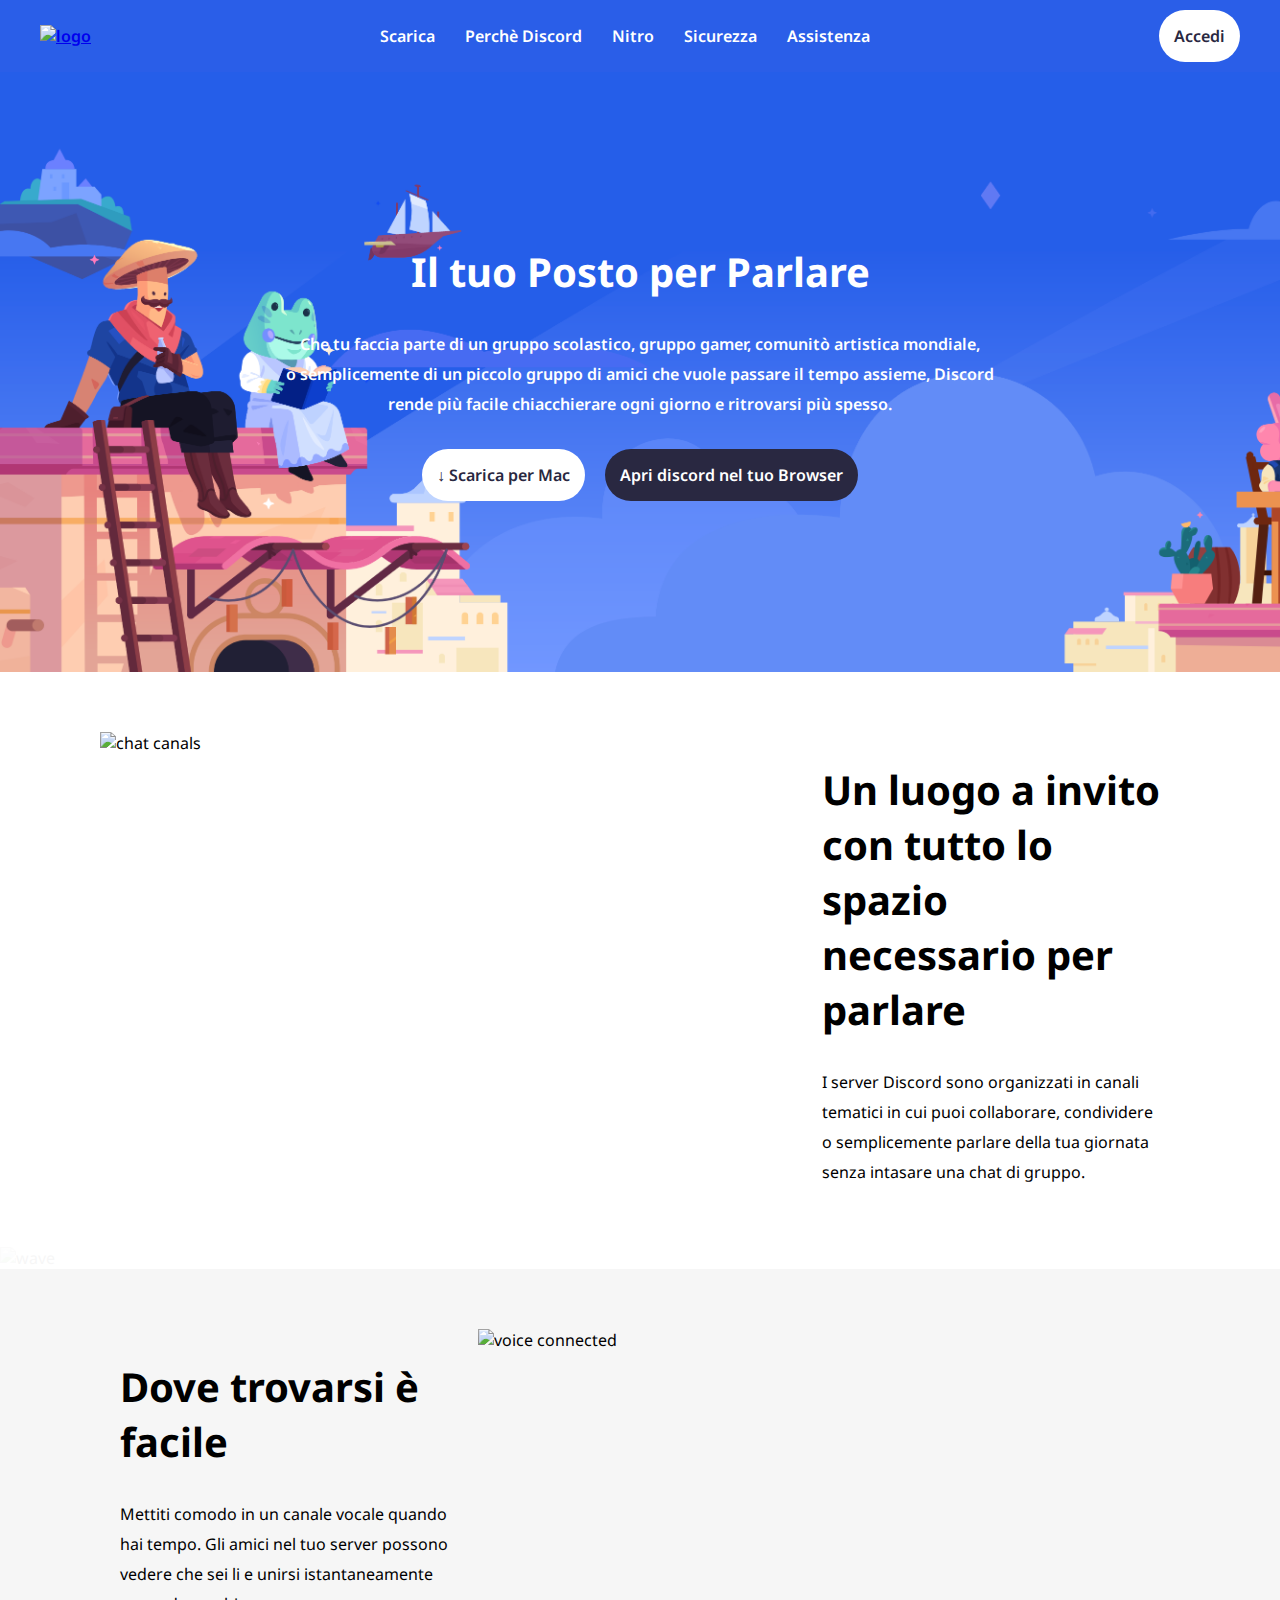
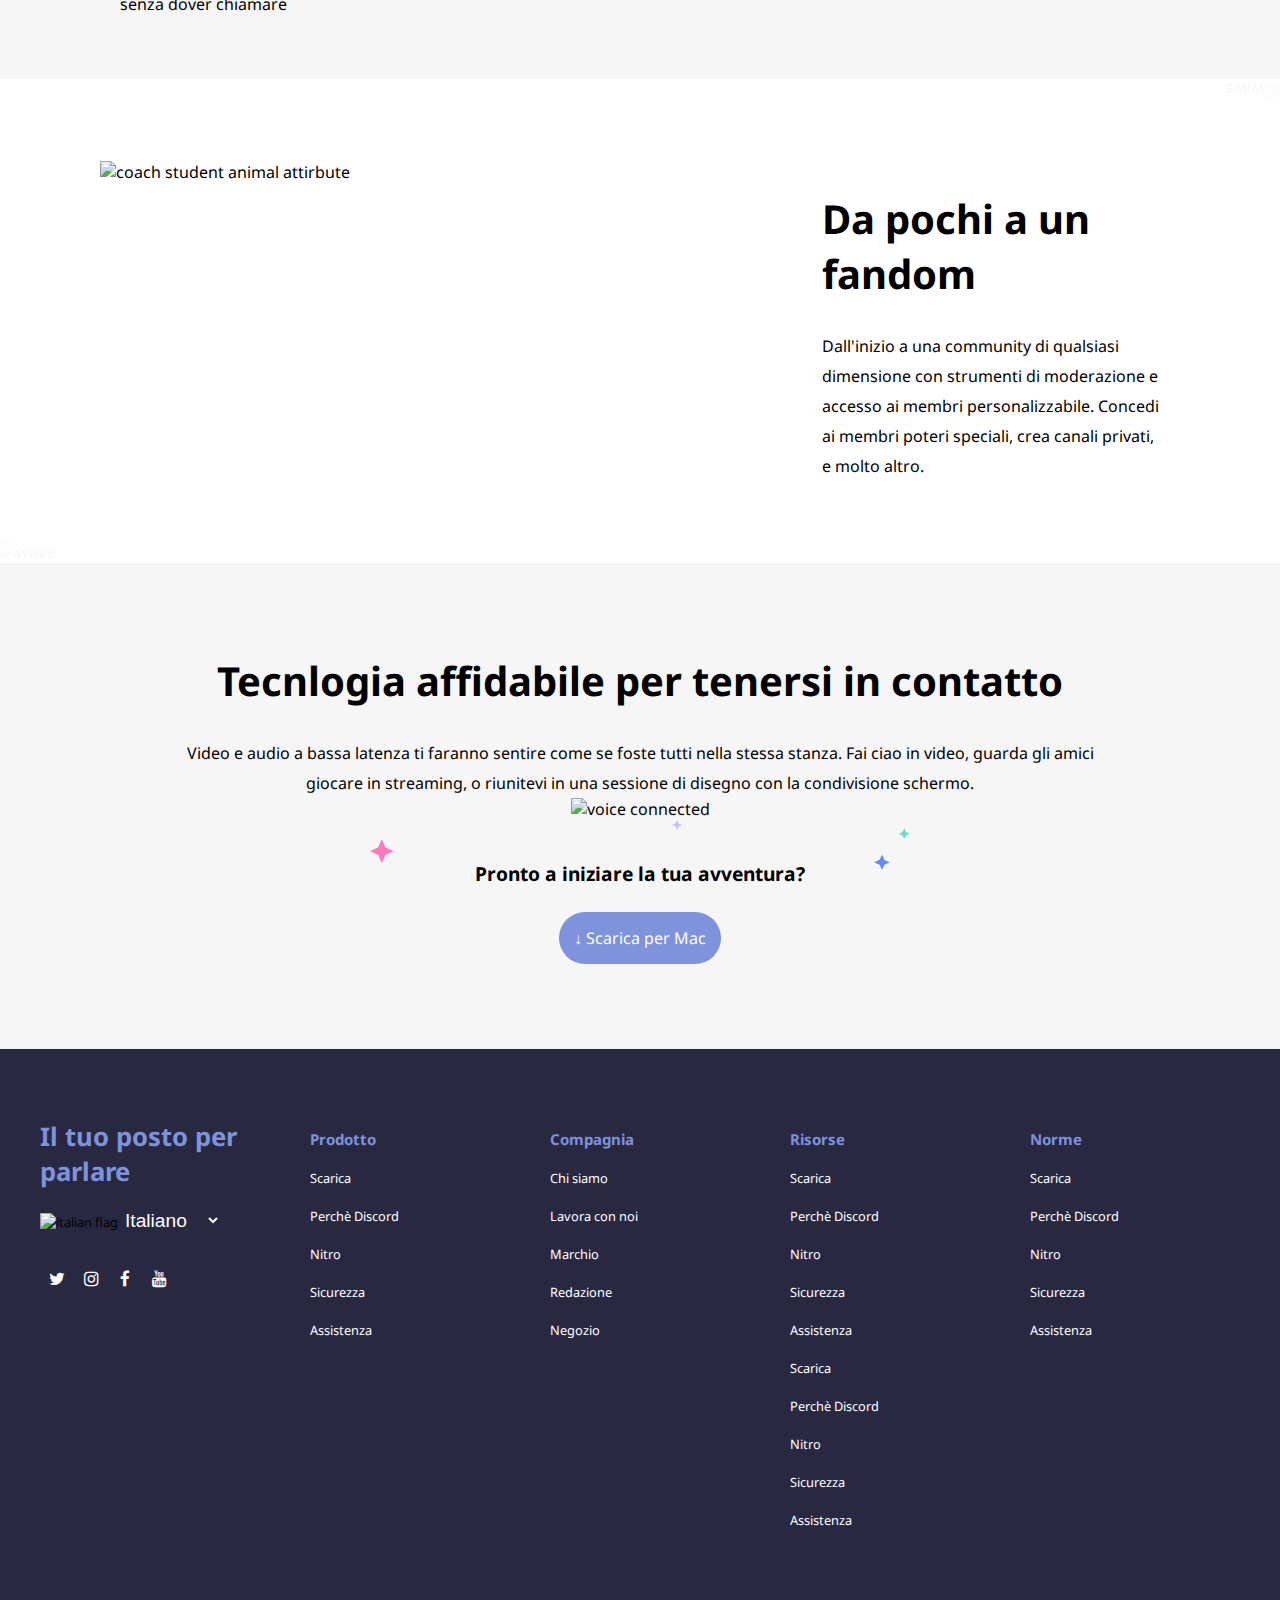
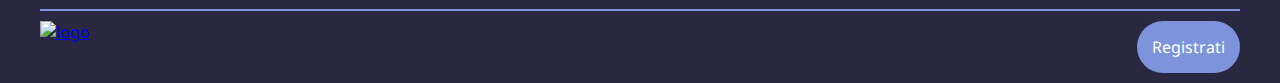
==== pages/download.html @ 23df63e6 "creata pagina download" ====
<!DOCTYPE html>
<html lang="en">

<head>
    <meta charset="UTF-8">
    <meta name="viewport" content="width=device-width, initial-scale=1.0">
    <meta name="author" content="Michele Ebau">
    <link rel="preconnect" href="https://fonts.googleapis.com">
    <link rel="preconnect" href="https://fonts.gstatic.com" crossorigin>
    <link
        href="https://fonts.googleapis.com/css2?family=Fredoka:wght@300;400;500;600;700&family=Noto+Sans:ital,wght@0,100;0,200;0,300;0,400;0,500;0,600;0,700;0,800;1,100;1,200;1,300;1,400;1,500;1,600;1,700&display=swap"
        rel="stylesheet">
    <link rel="stylesheet" href="../font-awesome-4.7.0/css/font-awesome.min.css">
    <link rel="stylesheet" href="../css/style.css">

    <title>Discord - Scarica</title>
</head>

<body>
    <!-- header -->
    <header class="header-top debug">
        <div class="d-flex align-center flex-between container secondary-text">
            <a href="../index.html"><img class="logo-size" src="img/logo.svg" alt="logo"></a>

            <!-- nav -bar -->
            <nav>
                <ul class="d-flex flex-between">
                    <li><a href="#">Scarica</a></li>
                    <li><a href="https://www.google.com/">Perchè Discord</a></li>
                    <li><a href="https://www.google.com/">Nitro</a></li>
                    <li><a href="https://www.google.com/">Sicurezza</a></li>
                    <li><a href="https://www.google.com/">Assistenza</a></li>
                </ul>
            </nav>
            <!-- bottone con a -->
            <a role="button" class="btn" href="https://www.google.com/">Accedi</a>
        </div>
        <section class="hero-content d-flex flex-center align-center secondary-text">
            <!-- contenitore centrale con titolo e paragrafo -->
            <section class="container text-center">
                <h1 class="title-header">
                    Il tuo Posto per Parlare
                </h1>
                <p>
                    Che tu faccia parte di un gruppo scolastico, gruppo gamer, comunitò artistica mondiale, <br>
                    o semplicemente di un piccolo gruppo di amici che vuole passare il tempo assieme, Discord rende più
                    facile chiacchierare ogni giorno e ritrovarsi più spesso.
                </p>
                <div class="d-flex flex-center btn-container">
                    <!-- bottoni con a -->
                    <a role="button" class="btn" href="">&#8595; Scarica per Mac</a>
                    <a role="button" class="btn btn-black" href="">Apri discord nel tuo Browser</a>
                </div>
            </section>
        </section>
    </header>
    <!-- main -->
    <main class="debug">
        <!-- prima sezione -->
        <section class="debug">
            
            <section class="debug d-flex align-start container content-air">
                <!-- immagine -->
                <img class="itm-size debug" src="img/item1.svg" alt="chat canals">
                <!-- sezione con articolo1 -->
                <section class="section-content debug">
                    <h2>Un luogo a invito con tutto lo spazio necessario per parlare</h2>
                    <p>I server Discord sono organizzati in canali tematici in cui puoi collaborare, condividere o
                        semplicemente parlare della tua giornata senza intasare una chat di gruppo.</p>
                </section>
            </section>
        </section>
        <!-- onda normale -->
        <div class="bg-wave">
            <img src="img/wave.svg" alt="wave">
        </div>
        <!-- seconda sezione -->
        <section class="debug even">
            <section class="debug d-flex row-reverse align-start container content-air">
                <!-- immagine -->
                <img class="itm-size debug" src="img/item2.svg" alt="voice connected">
                <!-- sezione con articolo1 -->
                <section class="section-content debug">
                    <h2>Dove trovarsi è facile</h2>
                    <p>Mettiti comodo in un canale vocale quando hai tempo. Gli amici nel tuo server possono vedere che
                        sei li e unirsi istantaneamente senza dover chiamare</p>
                </section>
            </section>
        </section>
        <!-- onda rotate -->
        <div class="bg-wave rotate">
            <img src="img/wave.svg" alt="wave">
        </div>
        
        <!-- terza sezione -->
        <section class="debug">
            <section class="debug d-flex align-start container content-air">
                <!-- immagine -->
                <img class="itm-size debug" src="img/item3.svg" alt="coach student animal attirbute">
                <!-- sezione con articolo1 -->
                <section class="section-content debug">
                    <h2>Da pochi a un fandom</h2>
                    <p>Dall'inizio a una community di qualsiasi dimensione con strumenti di moderazione e accesso ai
                        membri personalizzabile. Concedi ai membri poteri speciali, crea canali privati, e molto altro.
                    </p>
                </section>
            </section>
        </section>
        <!-- onda normale -->
        <div class="bg-wave">
            <img src="img/wave.svg" alt="wave">
        </div>
        <!-- quarta sezione -->
        <section class="debug even">
            <section class="debug container text-center content-air">
                <!-- sezione con articolo 4 -->
                <section class="last-section debug">
                    <h2>Tecnlogia affidabile per tenersi in contatto</h2>
                    <p>Video e audio a bassa latenza ti faranno sentire come se foste tutti nella stessa stanza. Fai
                        ciao in video, guarda gli amici giocare in streaming, o riunitevi in una sessione di disegno con
                        la condivisione schermo.</p>
                </section>
                <!-- immagine -->
                <div class="last-itm debug">
                    <img src="img/item4-big.svg" alt="voice connected">
                </div>
                <h3>Pronto a iniziare la tua avventura?</h3>
                <!-- bottone accessorio -->
                <div class="last-section-btn">
                    <a role="button" class="btn btn-accessory" href="">&#8595; Scarica per Mac</a>
                </div>

            </section>
        </section>
    </main>

    <footer class=" debug">
        <!-- sezione footer-top -->
        <section class="d-flex footer-top container ">
            <!-- sezione con select e icone -->
            <section class="footer-container debug">
                <h2>Il tuo posto per parlare</h2>
                <div>
                    <img class="flag-select" src="img/ita.png" alt="italian flag">
                    <select class="footer-select" name="Lenguage">
                        <option value="italiano">Italiano</option>
                        <option value="francese">Francese</option>
                        <option value="inglese">Inglese</option>
                        <option value="croato">Croato</option>
                    </select>
                    <!-- ul con icone -->
                    <ul class="ul-icon fa-ul d-flex">
                        <li><a href=""><span class="fa-stack fa-lg">
                                    <!-- <i class="fa fa-square-o fa-stack-2x"></i> -->
                                    <i class="fa fa-twitter fa-stack-1x"></i>
                                </span></a>
                        </li>
                        <li><a href=""><span class="fa-stack fa-lg">
                                    <!-- <i class="fa fa-square-o fa-stack-2x"></i> -->
                                    <i class="fa fa-instagram fa-stack-1x"></i>
                                </span></a>
                        </li>
                        <li><a href=""><span class="fa-stack fa-lg">
                                    <!-- <i class="fa fa-square-o fa-stack-2x"></i> -->
                                    <i class="fa fa-facebook fa-stack-1x"></i>
                                </span></a>
                        </li>
                        <li><a href=""><span class="fa-stack fa-lg">
                                    <!-- <i class="fa fa-square-o fa-stack-2x"></i> -->
                                    <i class="fa fa-youtube fa-stack-1x"></i>
                                </span></a>
                        </li>
                    </ul>

                </div>


            </section>
            <!-- sezione 1 con lista di a -->
            <div class="footer-container debug secondary-text">
                <ul>
                    <li>
                        <h3>Prodotto</h3>
                    </li>
                    <li><a href="https://www.google.com/">Scarica</a></li>
                    <li><a href="https://www.google.com/">Perchè Discord</a></li>
                    <li><a href="https://www.google.com/">Nitro</a></li>
                    <li><a href="https://www.google.com/">Sicurezza</a></li>
                    <li><a href="https://www.google.com/">Assistenza</a></li>
                </ul>
            </div>
            <!-- sezione 2 con lista di a -->
            <div class="footer-container debug secondary-text">
                <ul>
                    <li>
                        <h3>Compagnia</h3>
                    </li>
                    <li><a href="https://www.google.com/">Chi siamo</a></li>
                    <li><a href="https://www.google.com/">Lavora con noi</a></li>
                    <li><a href="https://www.google.com/">Marchio</a></li>
                    <li><a href="https://www.google.com/">Redazione</a></li>
                    <li><a href="https://www.google.com/">Negozio</a></li>
                </ul>
            </div>
            <!-- sezione 3 con lista di a -->
            <div class="footer-container debug secondary-text">
                <ul>
                    <li>
                        <h3>Risorse</h3>
                    </li>
                    <li><a href="https://www.google.com/">Scarica</a></li>
                    <li><a href="https://www.google.com/">Perchè Discord</a></li>
                    <li><a href="https://www.google.com/">Nitro</a></li>
                    <li><a href="https://www.google.com/">Sicurezza</a></li>
                    <li><a href="https://www.google.com/">Assistenza</a></li>
                    <li><a href="https://www.google.com/">Scarica</a></li>
                    <li><a href="https://www.google.com/">Perchè Discord</a></li>
                    <li><a href="https://www.google.com/">Nitro</a></li>
                    <li><a href="https://www.google.com/">Sicurezza</a></li>
                    <li><a href="https://www.google.com/">Assistenza</a></li>
                </ul>
            </div>
            <!-- sezione 4 con lista di a -->
            <div class="footer-container debug secondary-text">
                <ul>
                    <li>
                        <h3>Norme</h3>
                    </li>
                    <li><a href="https://www.google.com/">Scarica</a></li>
                    <li><a href="https://www.google.com/">Perchè Discord</a></li>
                    <li><a href="https://www.google.com/">Nitro</a></li>
                    <li><a href="https://www.google.com/">Sicurezza</a></li>
                    <li><a href="https://www.google.com/">Assistenza</a></li>
                </ul>
            </div>
        </section>
        <div class="d-flex flex-between footer-bottom container">
            <a href="index.html"><img class="logo-size" src="img/logo.svg" alt="logo"></a>
            <a role="button" class="btn btn-accessory" href="">Registrati</a>
        </div>
    </footer>
</body>

</html>
---- css/style.css ----
/* general */

*{
    margin:0;
    padding:0;
    box-sizing: border-box;
}
:root {
	--color-accessory: #7e93dc;
	--color-secondary: #ffffff;
	--color-primary: #292841;
	--color-section-bg: #f6f6f6;
	--color-header-bg: #2a5ee8;
}
body{
    font-size: 16px;
    font-family: 'Noto Sans', sans-serif;
}
ul{
    list-style-type: none;
}
li a{
    /* display:block; */
    color: var(--color-secondary);
    text-decoration: none;
}
nav a:hover{
    text-decoration: underline;
}
.text-center{
    text-align: center;
}
p{
    line-height: 30px;
    /* word-spacing: 5px; */
}
h2{
    font-size: 2.5em;
    padding: 30px 0;
}
/* utility */

/* .debug{
    border:1px solid black;
    min-height: 30px;
} */
.container{
    max-width: 1200px;
    margin: 0 auto;
    padding: 10px 0;
}
.content-air{
    padding:60px;
}
.rotate{
    transform: rotate(180deg);
}
.d-flex{
    display: flex;
    flex-flow: row nowrap;
    /* align-items: center;
    align-content: center; */
}
.row-reverse{
    flex-direction: row-reverse;
}
.align-center{
    align-items: center;
    align-content: center;
}
.align-start{
    align-items: flex-start;
}
.justify-start{
    justify-content: flex-start;
}
.flex-center{
    justify-content: center;
    /* margin:auto; */
}
.flex-between{
    justify-content: space-between;
}
.flex-even{
    justify-content: space-evenly;    
}
.btn-container{
    padding: 30px;
    gap: 20px;
}
.btn{
    text-decoration: none;
    background-color: var(--color-secondary);
    color: var(--color-primary);
    border-radius: 30px;
    padding: 15px;
}
.btn:hover{
    box-shadow: 0px 8px 15px rgba(0, 0, 0, 0.4);
}
.btn-black{
    background-color: var(--color-primary);
    color: var(--color-secondary);
}
.btn-accessory{
    background-color: var(--color-accessory);
    color: var(--color-secondary);
}

/* header */
.header-top{
    /* width: 100%; */  background-color: var(--color-header-bg);
    font-weight: 600;
}
/* .logo-size{
    max-width:100px;
} */
nav li{
    padding:0 15px;
}
.title-header{
    padding: 30px;
    font-size: 2.5em;
}
.secondary-text{
    color:var(--color-secondary)
}
.hero-content{
    min-height: 600px;
    background-image: url(../img/jumbo.png);
    background-size: cover;
    background-repeat: no-repeat;
}
.hero-content>.container{
    max-width: 800px;
}
.hero-content p{
    line-height: 30px;
    /* word-spacing: 5px; */
    margin: 0 30px;
}
/* variables */

.even{
    background-color: var(--color-section-bg);
}

/* main */
main>section{
    background-color: var(--color-secondary);
}
.itm-size{
    width: 65%;
}
.last-itm{
    width: 100%;
}
.last-itm img{
    width: inherit;
}
.section-content{
    width: 35%;
    padding: 0 20px;
}
.bg-wave{
    opacity:0.03;
}
.bg-wave img{
    display: block;
}
.last-section p{
    padding: 0 80px;
}
.last-section~h3{
    padding-top: 40px;
    width: 50%;
    font-size: larger;
    margin: 0 auto;
    background-image: url(../img/stars.svg);
    background-size: contain;
    background-repeat: no-repeat;
}
.last-section-btn{
    padding: 40px;
    width: 50%;
    margin: 0 auto;
}

/* footer */
footer{
    background-color: var(--color-primary);
}
.footer-top{
    flex-wrap: nowrap;
    align-items: flex-start;
    font-size: 0.8em;

}
.footer-container{
    min-width: calc(100% / 5);
    
}
.footer-top>div{
    padding: 60px 20px 60px 30px;
}
.footer-bottom{
    border-top: 2px solid var(--color-accessory);
}
.footer-container li{
    padding:10px 0;
}
.footer-container h3{
    color: var(--color-accessory);
    font-weight: bold;
}
.footer-container>h2{
    color: var(--color-accessory);
    font-size: 2em;
    padding:60px 0 20px;
}
.footer-select{
    background-color: transparent;
    border: 0;
    font-size: 1.5em;
    color: var(--color-secondary);
    cursor: pointer;
}
.flag-select{
    width: 30px;
}
.ul-icon li{
    padding: 30px 0;

}
.fa-ul{
    margin-left: 0;
}
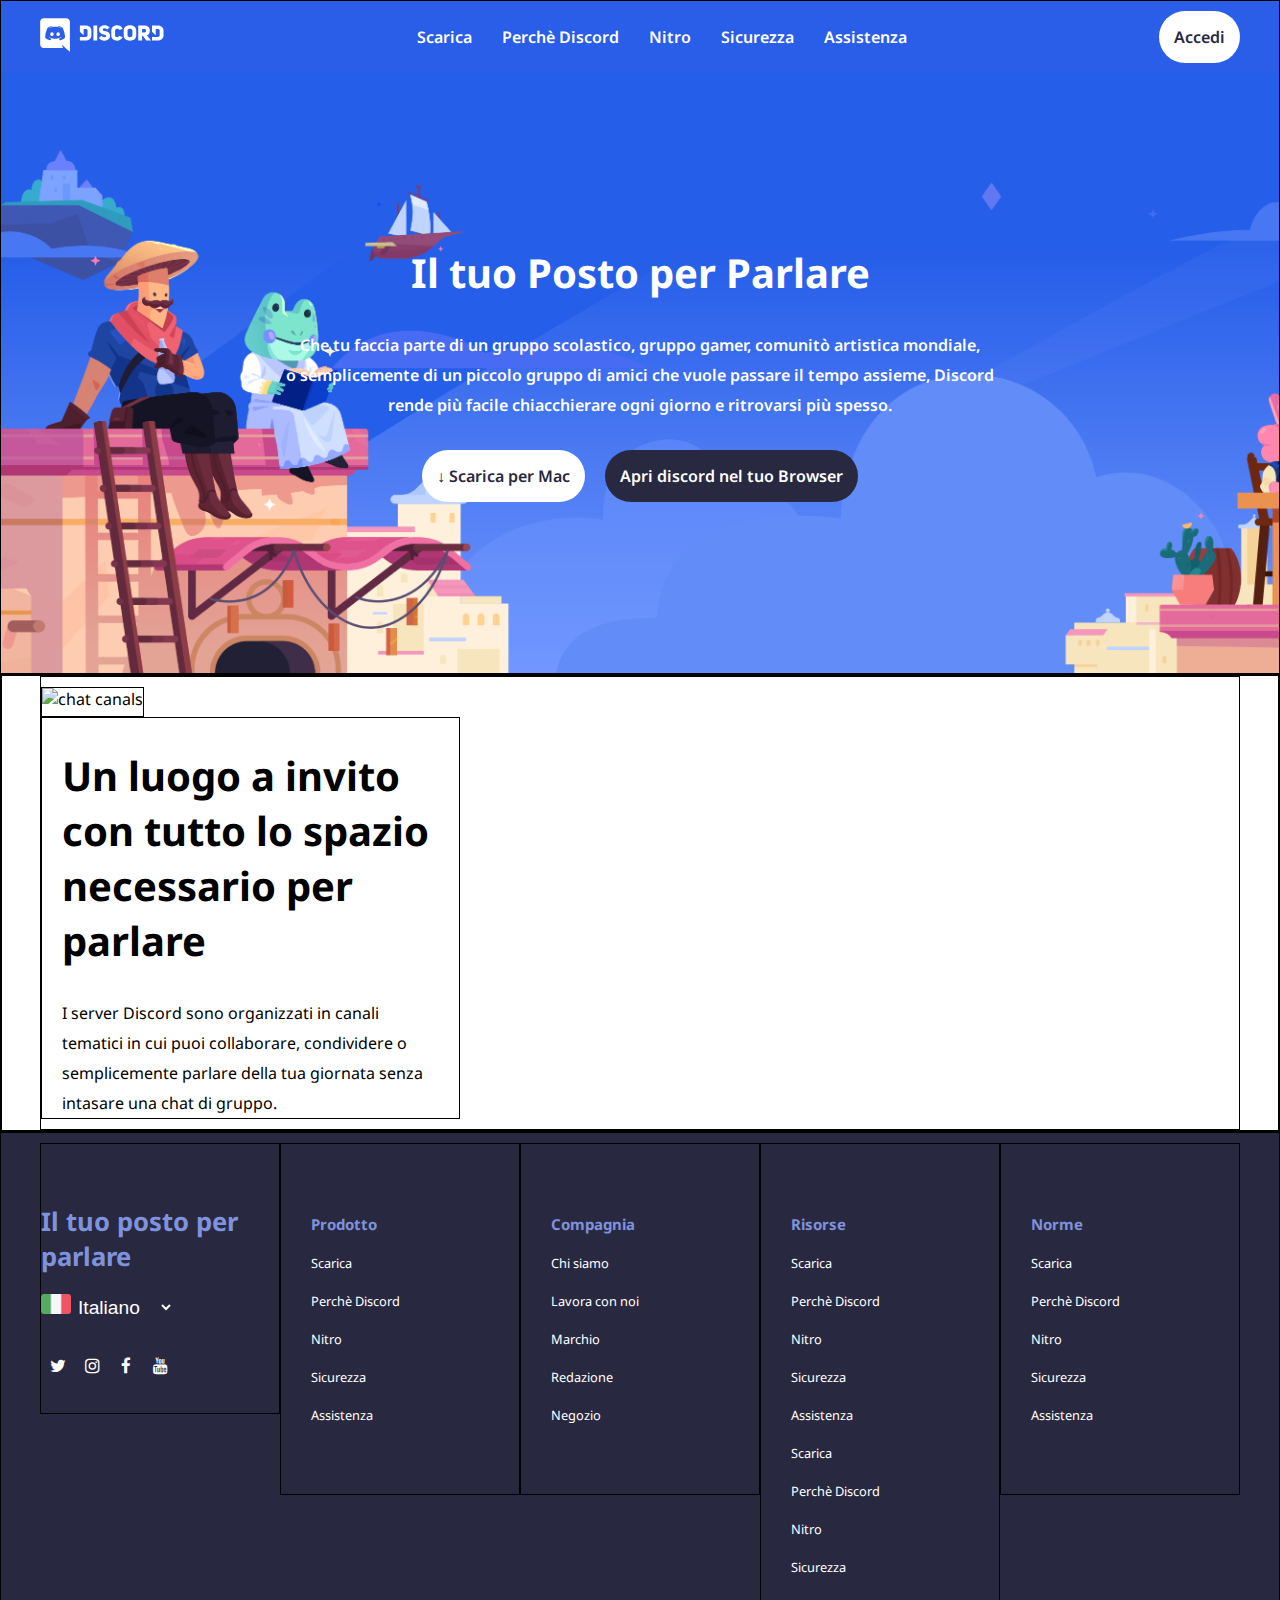
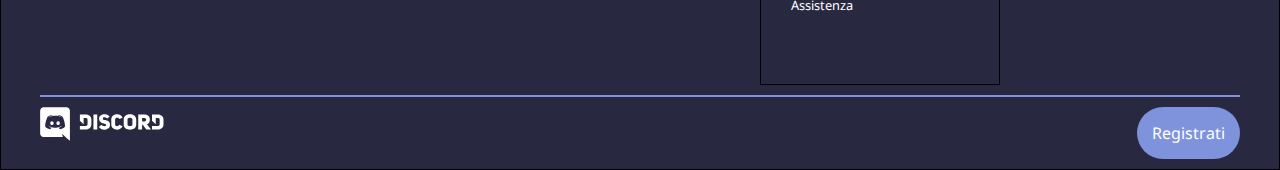
==== commit 2498dce2: "inserite immagini bonus" ====
--- a/pages/download.html
+++ b/pages/download.html
@@ -20,7 +20,7 @@
     <!-- header -->
     <header class="header-top debug">
         <div class="d-flex align-center flex-between container secondary-text">
-            <a href="../index.html"><img class="logo-size" src="img/logo.svg" alt="logo"></a>
+            <a href="../index.html"><img class="logo-size" src="../img/logo.svg" alt="logo"></a>
 
             <!-- nav -bar -->
             <nav>
@@ -56,10 +56,10 @@
     </header>
     <!-- main -->
     <main class="debug">
-        <!-- prima sezione -->
+        <!-- colonna sinistra -->
         <section class="debug">
             
-            <section class="debug d-flex align-start container content-air">
+            <section class="debug container left-column">
                 <!-- immagine -->
                 <img class="itm-size debug" src="img/item1.svg" alt="chat canals">
                 <!-- sezione con articolo1 -->
@@ -68,68 +68,6 @@
                     <p>I server Discord sono organizzati in canali tematici in cui puoi collaborare, condividere o
                         semplicemente parlare della tua giornata senza intasare una chat di gruppo.</p>
                 </section>
-            </section>
-        </section>
-        <!-- onda normale -->
-        <div class="bg-wave">
-            <img src="img/wave.svg" alt="wave">
-        </div>
-        <!-- seconda sezione -->
-        <section class="debug even">
-            <section class="debug d-flex row-reverse align-start container content-air">
-                <!-- immagine -->
-                <img class="itm-size debug" src="img/item2.svg" alt="voice connected">
-                <!-- sezione con articolo1 -->
-                <section class="section-content debug">
-                    <h2>Dove trovarsi è facile</h2>
-                    <p>Mettiti comodo in un canale vocale quando hai tempo. Gli amici nel tuo server possono vedere che
-                        sei li e unirsi istantaneamente senza dover chiamare</p>
-                </section>
-            </section>
-        </section>
-        <!-- onda rotate -->
-        <div class="bg-wave rotate">
-            <img src="img/wave.svg" alt="wave">
-        </div>
-        
-        <!-- terza sezione -->
-        <section class="debug">
-            <section class="debug d-flex align-start container content-air">
-                <!-- immagine -->
-                <img class="itm-size debug" src="img/item3.svg" alt="coach student animal attirbute">
-                <!-- sezione con articolo1 -->
-                <section class="section-content debug">
-                    <h2>Da pochi a un fandom</h2>
-                    <p>Dall'inizio a una community di qualsiasi dimensione con strumenti di moderazione e accesso ai
-                        membri personalizzabile. Concedi ai membri poteri speciali, crea canali privati, e molto altro.
-                    </p>
-                </section>
-            </section>
-        </section>
-        <!-- onda normale -->
-        <div class="bg-wave">
-            <img src="img/wave.svg" alt="wave">
-        </div>
-        <!-- quarta sezione -->
-        <section class="debug even">
-            <section class="debug container text-center content-air">
-                <!-- sezione con articolo 4 -->
-                <section class="last-section debug">
-                    <h2>Tecnlogia affidabile per tenersi in contatto</h2>
-                    <p>Video e audio a bassa latenza ti faranno sentire come se foste tutti nella stessa stanza. Fai
-                        ciao in video, guarda gli amici giocare in streaming, o riunitevi in una sessione di disegno con
-                        la condivisione schermo.</p>
-                </section>
-                <!-- immagine -->
-                <div class="last-itm debug">
-                    <img src="img/item4-big.svg" alt="voice connected">
-                </div>
-                <h3>Pronto a iniziare la tua avventura?</h3>
-                <!-- bottone accessorio -->
-                <div class="last-section-btn">
-                    <a role="button" class="btn btn-accessory" href="">&#8595; Scarica per Mac</a>
-                </div>
-
             </section>
         </section>
     </main>
@@ -141,7 +79,7 @@
             <section class="footer-container debug">
                 <h2>Il tuo posto per parlare</h2>
                 <div>
-                    <img class="flag-select" src="img/ita.png" alt="italian flag">
+                    <img class="flag-select" src="../img/ita.png" alt="italian flag">
                     <select class="footer-select" name="Lenguage">
                         <option value="italiano">Italiano</option>
                         <option value="francese">Francese</option>
@@ -235,7 +173,7 @@
             </div>
         </section>
         <div class="d-flex flex-between footer-bottom container">
-            <a href="index.html"><img class="logo-size" src="img/logo.svg" alt="logo"></a>
+            <a href="../index.html"><img class="logo-size" src="../img/logo.svg" alt="logo"></a>
             <a role="button" class="btn btn-accessory" href="">Registrati</a>
         </div>
     </footer>
--- a/css/style.css
+++ b/css/style.css
@@ -40,10 +40,10 @@
 }
 /* utility */
 
-/* .debug{
+.debug{
     border:1px solid black;
     min-height: 30px;
-} */
+}
 .container{
     max-width: 1200px;
     margin: 0 auto;
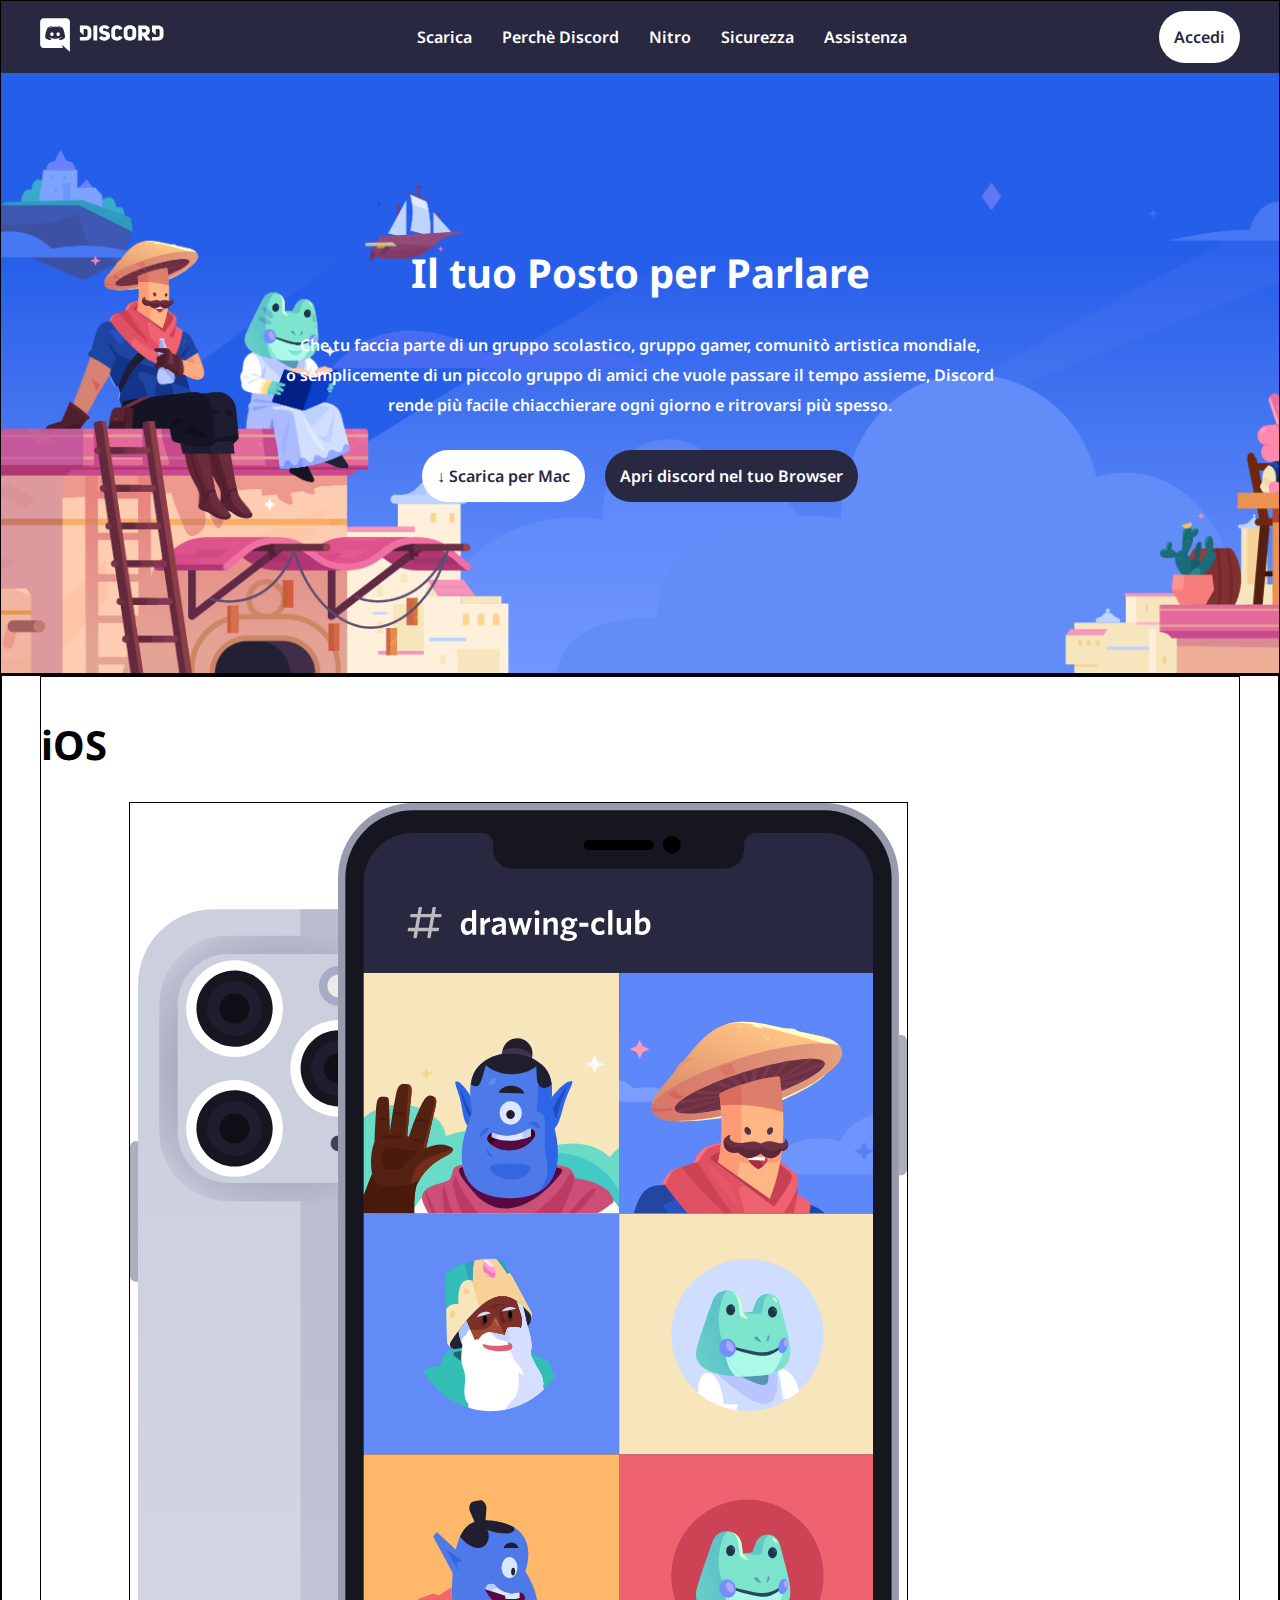
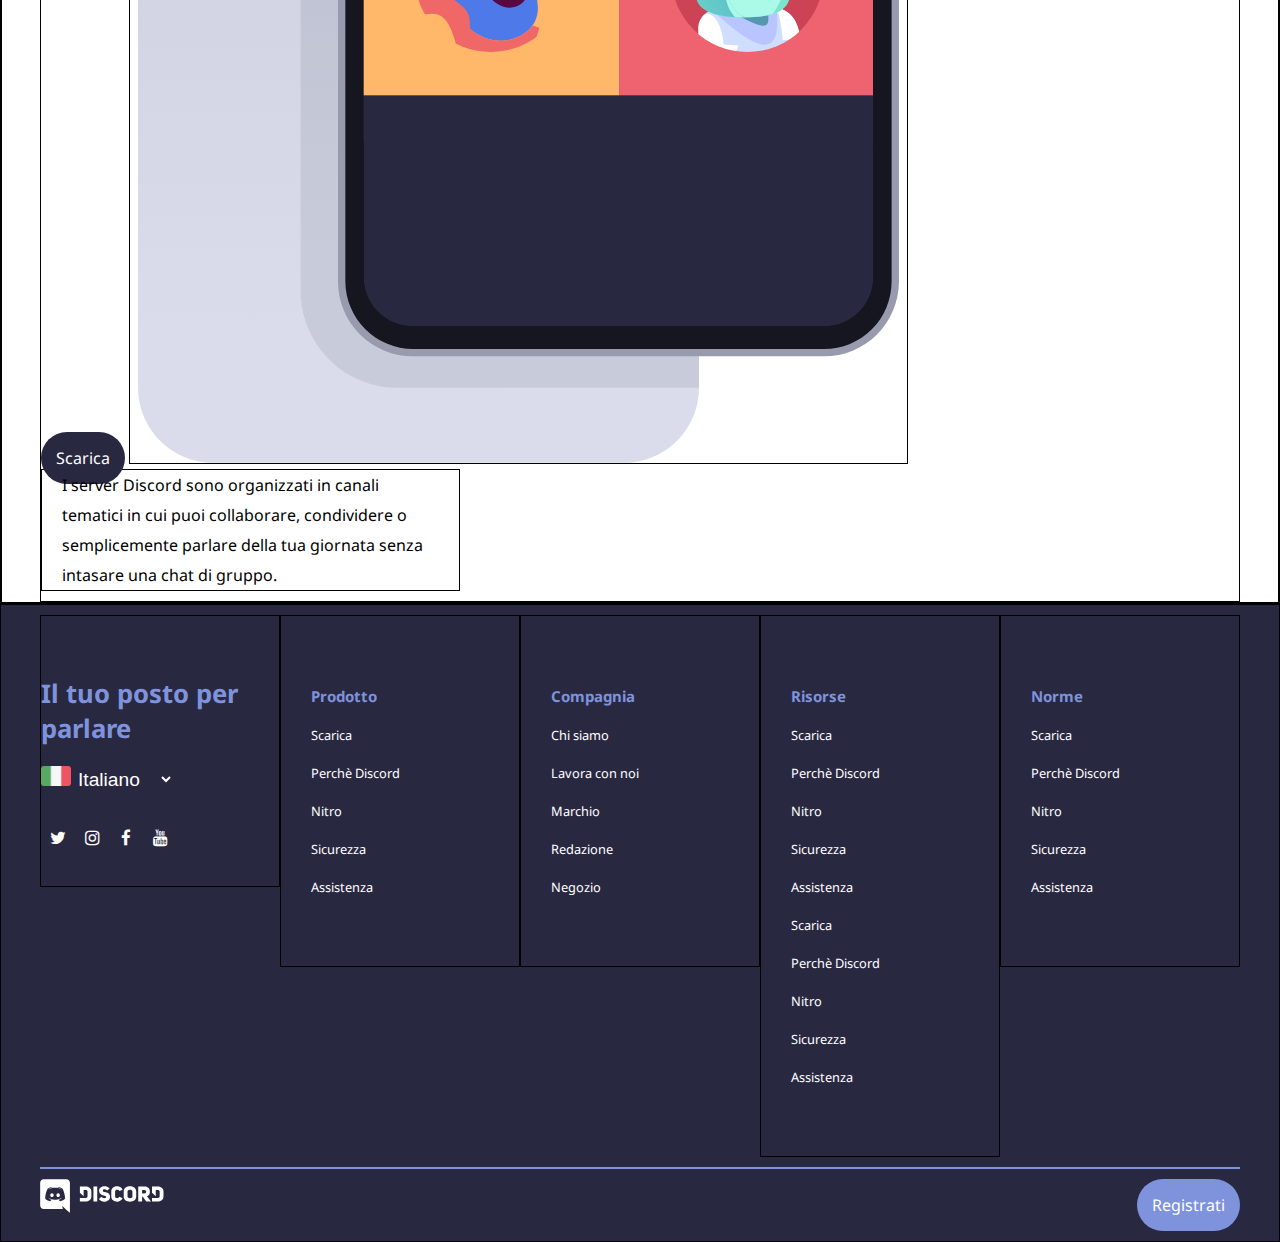
==== commit 0bfc50b7: "cambiato sfondo header-top" ====
--- a/pages/download.html
+++ b/pages/download.html
@@ -18,7 +18,7 @@
 
 <body>
     <!-- header -->
-    <header class="header-top debug">
+    <header class="header-top download debug">
         <div class="d-flex align-center flex-between container secondary-text">
             <a href="../index.html"><img class="logo-size" src="../img/logo.svg" alt="logo"></a>
 
@@ -58,13 +58,16 @@
     <main class="debug">
         <!-- colonna sinistra -->
         <section class="debug">
-            
+            <!-- prima sezione -->
             <section class="debug container left-column">
+                <h2>iOS</h2>
+                <!-- bottone -->
+                <a role="button" class="btn btn-black" href="">Scarica</a>
                 <!-- immagine -->
-                <img class="itm-size debug" src="img/item1.svg" alt="chat canals">
+                <img class="itm-size debug" src="../img/iphone.svg" alt="iOS iphone">
                 <!-- sezione con articolo1 -->
                 <section class="section-content debug">
-                    <h2>Un luogo a invito con tutto lo spazio necessario per parlare</h2>
+                    
                     <p>I server Discord sono organizzati in canali tematici in cui puoi collaborare, condividere o
                         semplicemente parlare della tua giornata senza intasare una chat di gruppo.</p>
                 </section>
--- a/css/style.css
+++ b/css/style.css
@@ -112,6 +112,10 @@
     /* width: 100%; */  background-color: var(--color-header-bg);
     font-weight: 600;
 }
+.header-top.download{
+    background-color: var(--color-primary);
+}
+
 /* .logo-size{
     max-width:100px;
 } */
@@ -151,6 +155,9 @@
 }
 .itm-size{
     width: 65%;
+}
+.left-colummn{
+    width: 50%;
 }
 .last-itm{
     width: 100%;
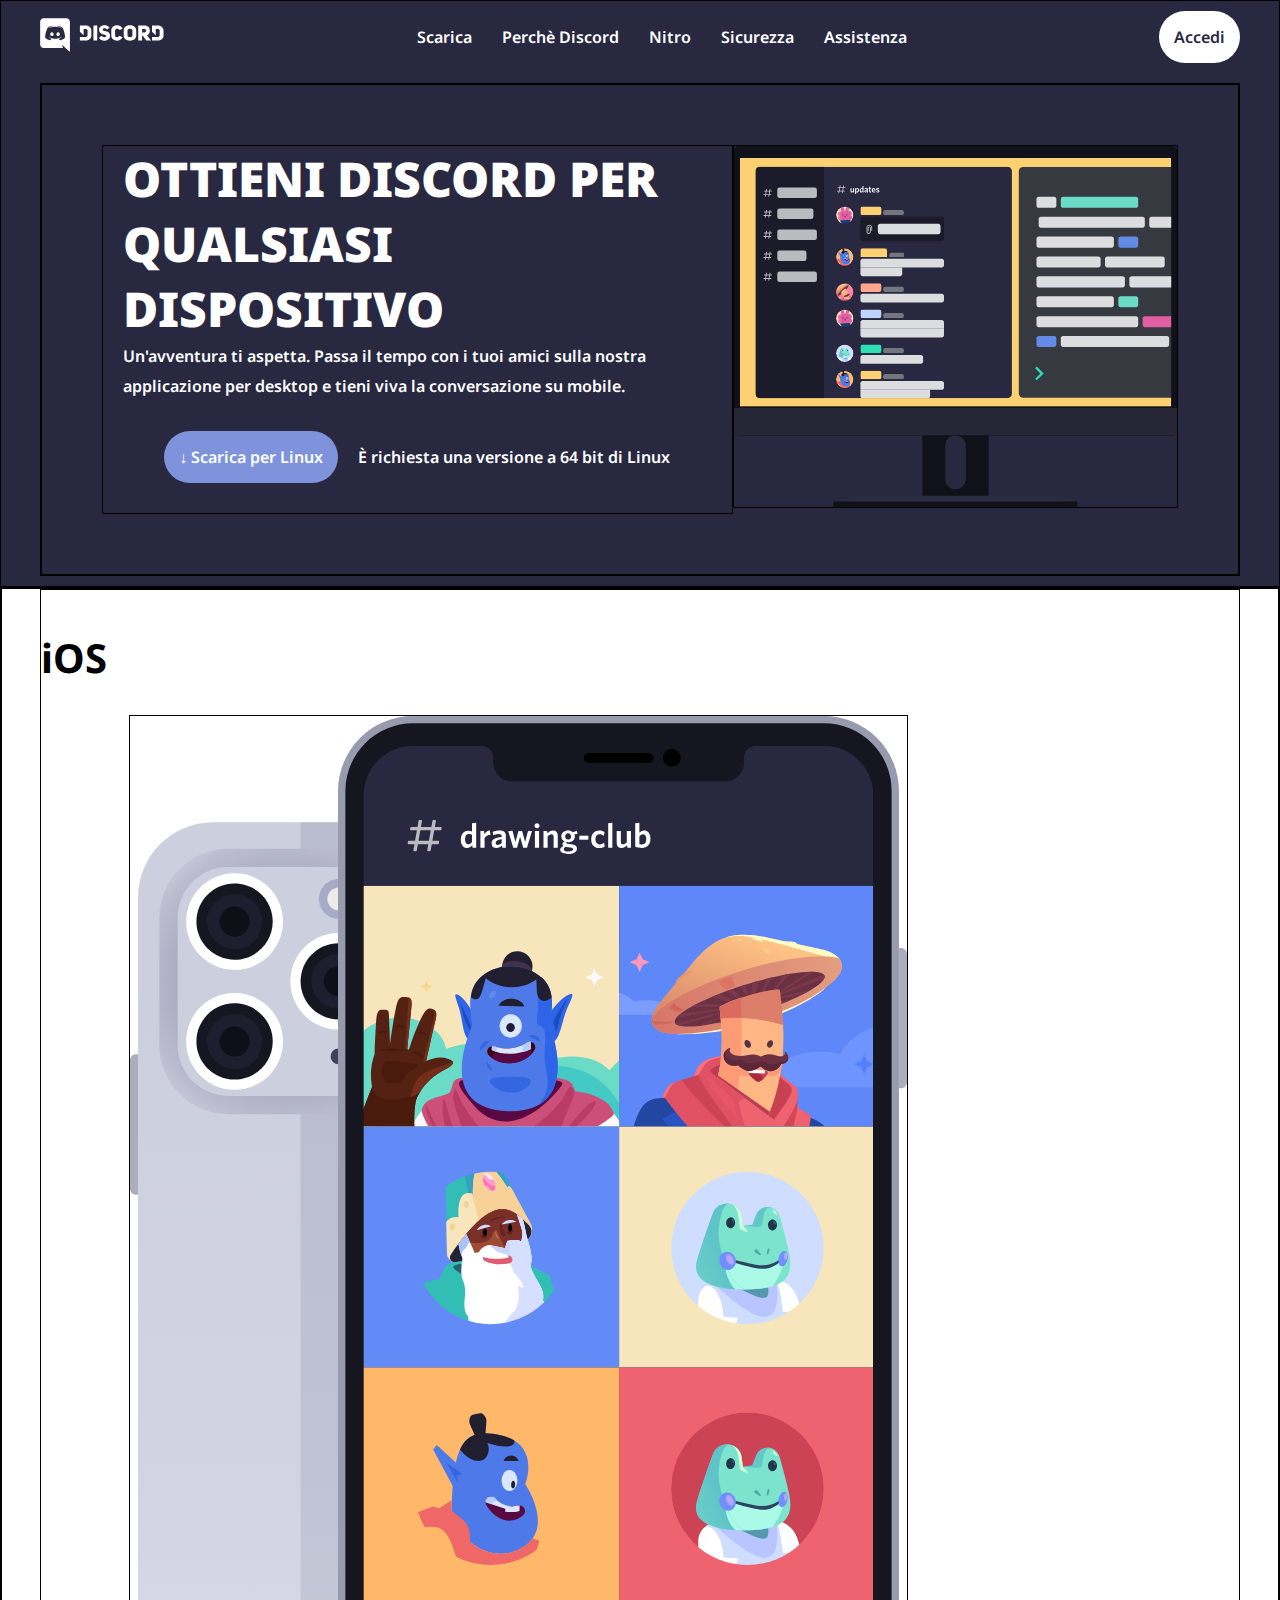
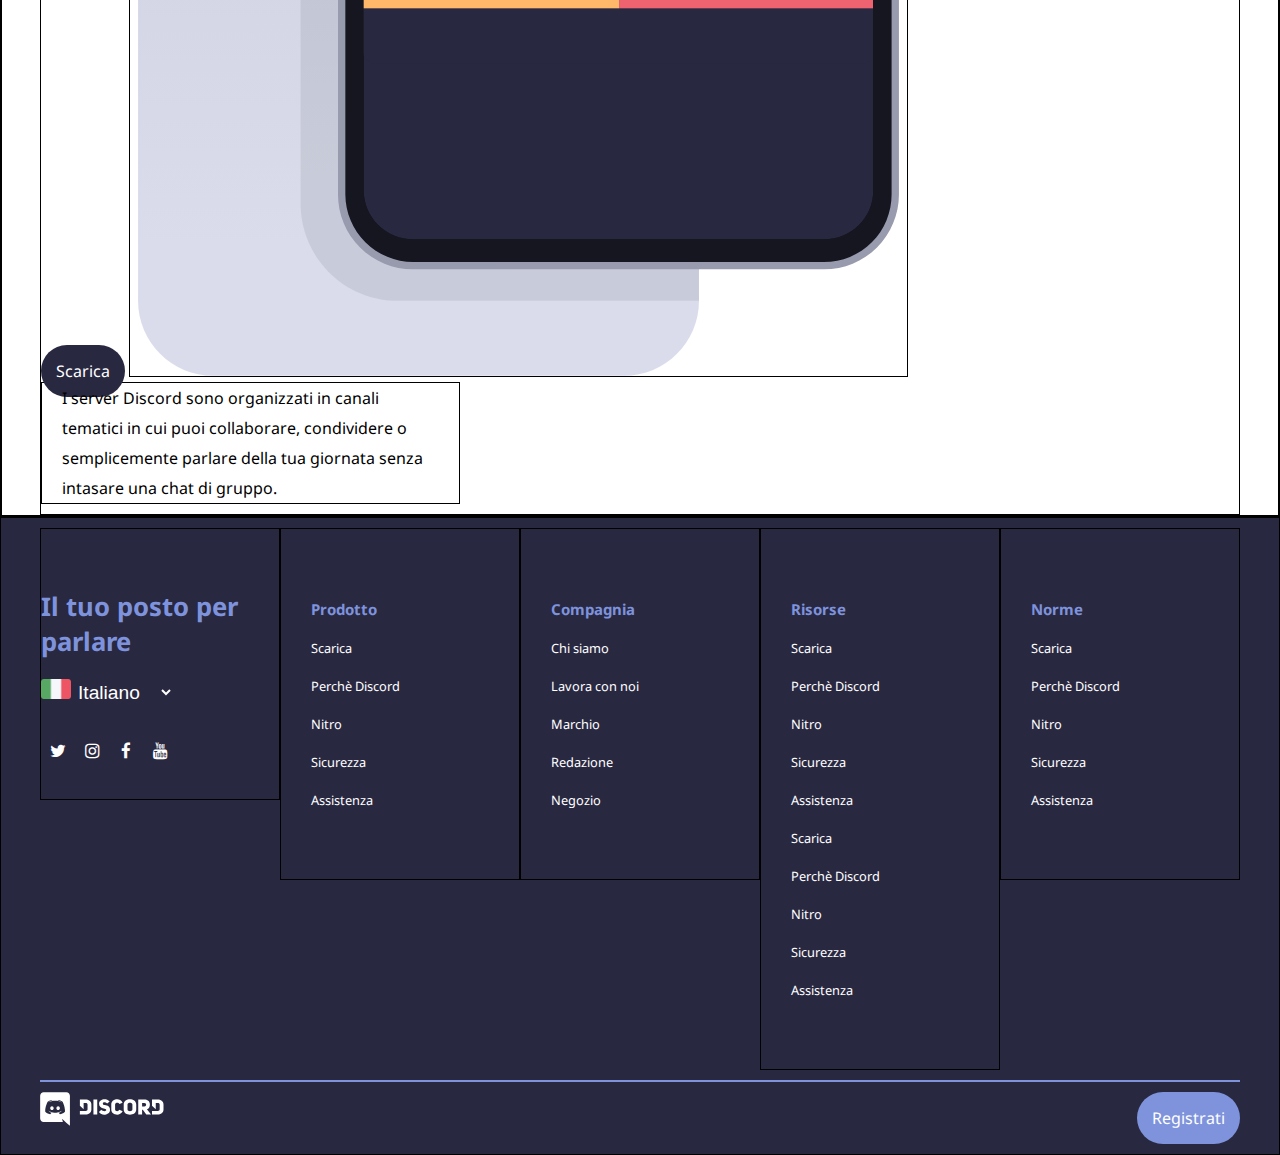
==== commit 22d34740: "header terminato" ====
--- a/pages/download.html
+++ b/pages/download.html
@@ -35,22 +35,31 @@
             <!-- bottone con a -->
             <a role="button" class="btn" href="https://www.google.com/">Accedi</a>
         </div>
-        <section class="hero-content d-flex flex-center align-center secondary-text">
+        <!-- header-bottom -->
+        <section class="header-content download">
             <!-- contenitore centrale con titolo e paragrafo -->
-            <section class="container text-center">
-                <h1 class="title-header">
-                    Il tuo Posto per Parlare
-                </h1>
-                <p>
-                    Che tu faccia parte di un gruppo scolastico, gruppo gamer, comunitò artistica mondiale, <br>
-                    o semplicemente di un piccolo gruppo di amici che vuole passare il tempo assieme, Discord rende più
-                    facile chiacchierare ogni giorno e ritrovarsi più spesso.
-                </p>
-                <div class="d-flex flex-center btn-container">
-                    <!-- bottoni con a -->
-                    <a role="button" class="btn" href="">&#8595; Scarica per Mac</a>
-                    <a role="button" class="btn btn-black" href="">Apri discord nel tuo Browser</a>
-                </div>
+            <section class="container secondary-text">
+                <section class="debug">            
+                    <section class="debug d-flex align-start container content-air">
+                        <!-- sezione con articolo1 -->
+                        <section class="section-content download debug">
+                            <h1 class="download">OTTIENI DISCORD PER QUALSIASI DISPOSITIVO</h1>
+                            <p>Un'avventura ti aspetta. Passa il tempo con i tuoi amici sulla nostra applicazione per desktop e tieni viva la conversazione su mobile.</p>
+                            <div class="d-flex flex-center align-center btn-container">
+                                <!-- bottone con a -->
+                                <a role="button" class="btn btn-accessory" href="">&#8595; Scarica per Linux</a>
+                                <span> È richiesta una versione a 64 bit di Linux</span>
+                            </div>
+
+                        </section>
+                        <!-- immagine -->
+                        <div class=" content-img download">
+                            <img class=" debug" src="../img/schermo-pc.svg" alt="chat canals">
+                        </div>
+                        
+                        
+                    </section>
+                </section>
             </section>
         </section>
     </header>
--- a/css/style.css
+++ b/css/style.css
@@ -38,6 +38,10 @@
     font-size: 2.5em;
     padding: 30px 0;
 }
+h1.download{
+    font-size: 3em;
+    font-weight: 900;
+}
 /* utility */
 
 .debug{
@@ -135,8 +139,18 @@
     background-size: cover;
     background-repeat: no-repeat;
 }
+.hero-content.download{
+    background-image: none;
+    background-color: var(--color-primary);
+}
 .hero-content>.container{
     max-width: 800px;
+}
+.content-img.download{
+    width: 50%;
+}
+.content-img.download>img{
+    width: 100%;
 }
 .hero-content p{
     line-height: 30px;
@@ -168,6 +182,9 @@
 .section-content{
     width: 35%;
     padding: 0 20px;
+}
+.section-content.download{
+    width: 70%;
 }
 .bg-wave{
     opacity:0.03;
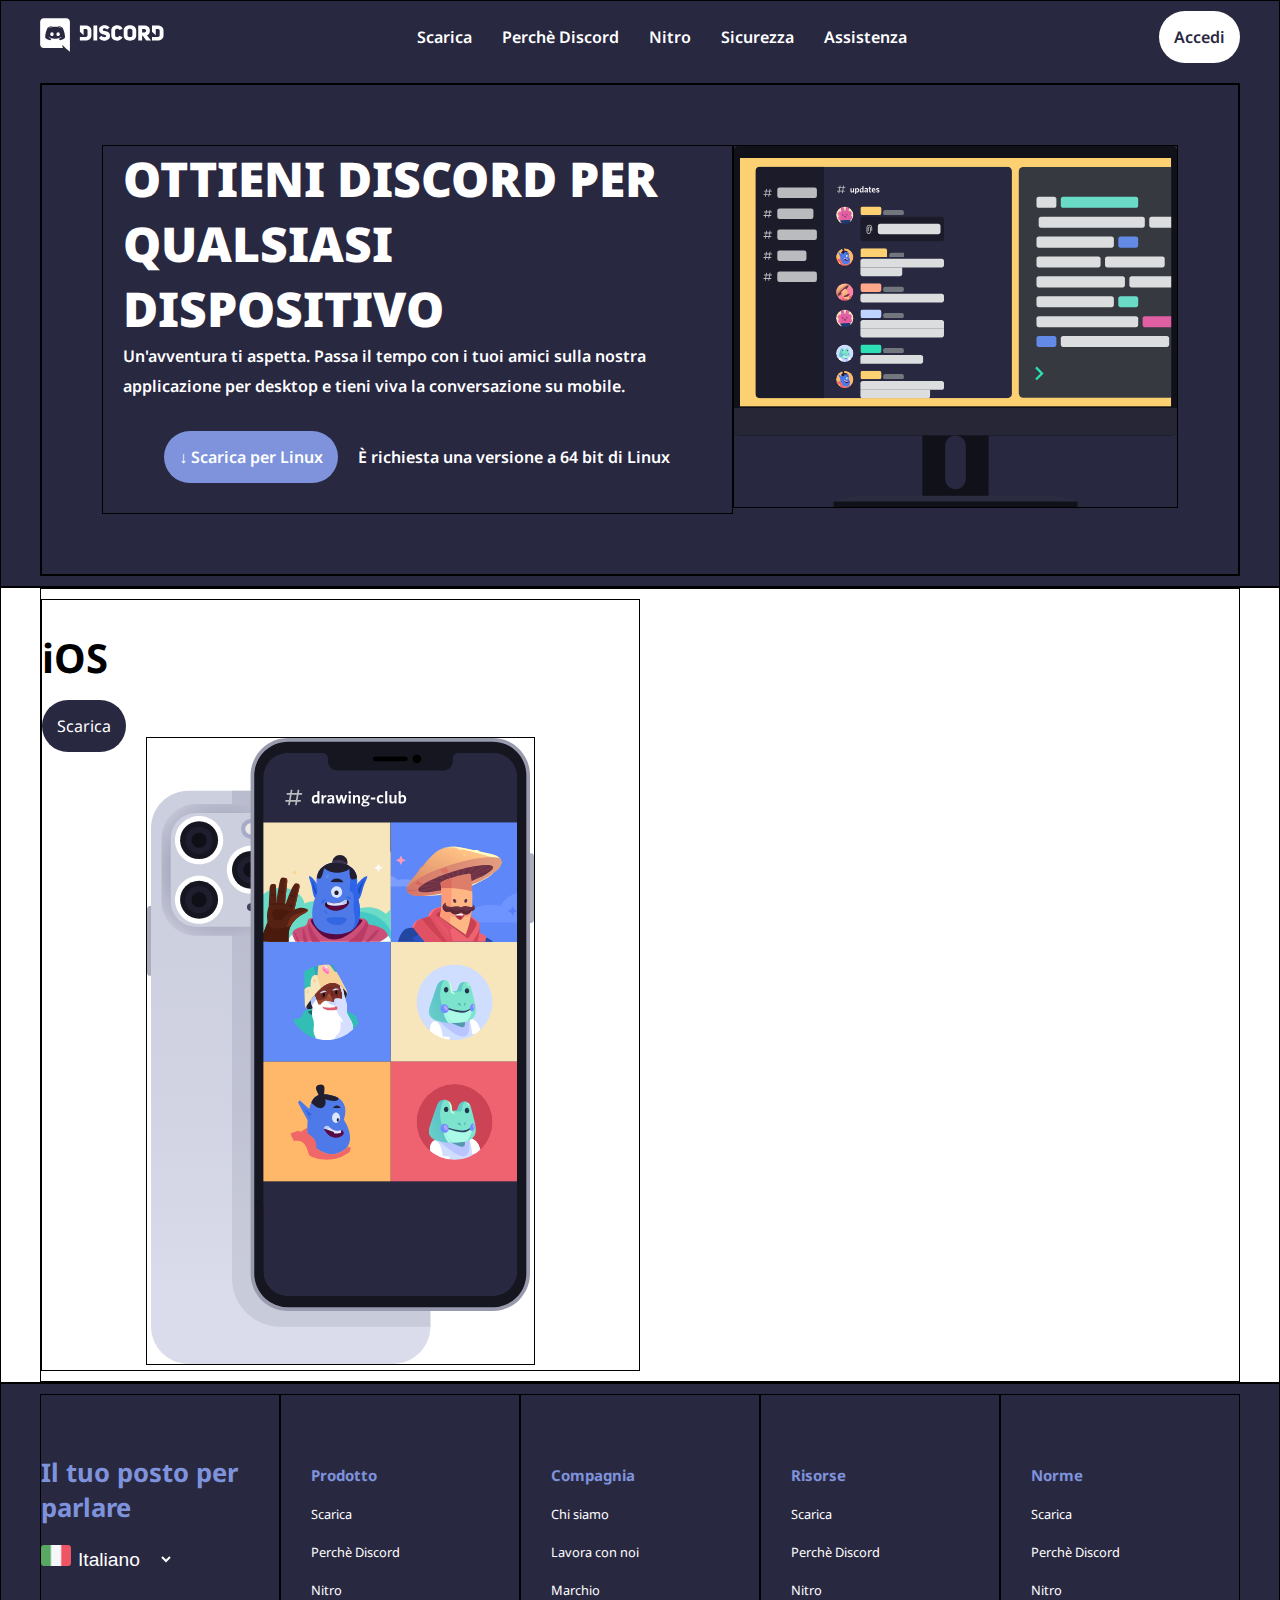
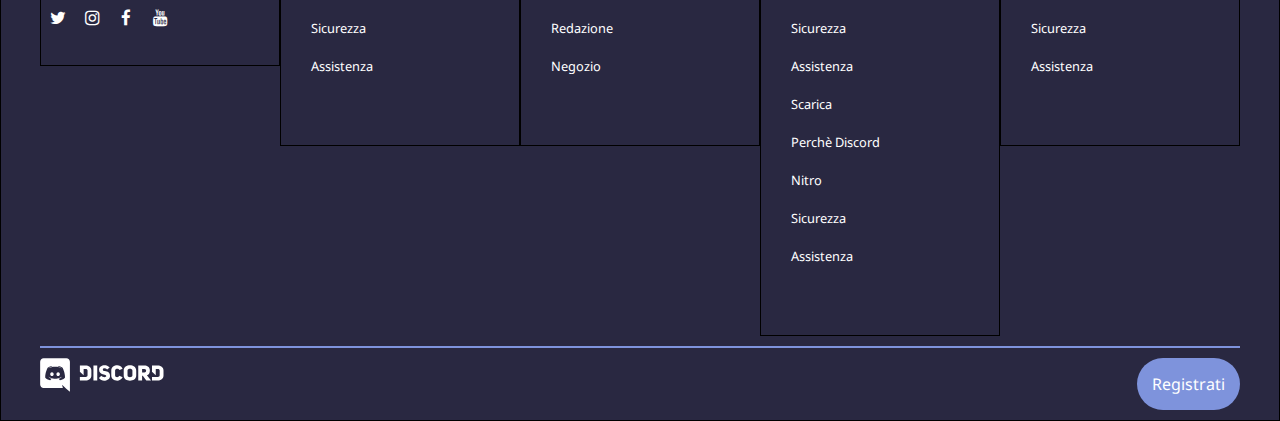
==== commit c88ba3f2: "prima sezione terminata" ====
--- a/pages/download.html
+++ b/pages/download.html
@@ -39,12 +39,13 @@
         <section class="header-content download">
             <!-- contenitore centrale con titolo e paragrafo -->
             <section class="container secondary-text">
-                <section class="debug">            
+                <section class="debug">
                     <section class="debug d-flex align-start container content-air">
                         <!-- sezione con articolo1 -->
                         <section class="section-content download debug">
                             <h1 class="download">OTTIENI DISCORD PER QUALSIASI DISPOSITIVO</h1>
-                            <p>Un'avventura ti aspetta. Passa il tempo con i tuoi amici sulla nostra applicazione per desktop e tieni viva la conversazione su mobile.</p>
+                            <p>Un'avventura ti aspetta. Passa il tempo con i tuoi amici sulla nostra applicazione per
+                                desktop e tieni viva la conversazione su mobile.</p>
                             <div class="d-flex flex-center align-center btn-container">
                                 <!-- bottone con a -->
                                 <a role="button" class="btn btn-accessory" href="">&#8595; Scarica per Linux</a>
@@ -56,8 +57,8 @@
                         <div class=" content-img download">
                             <img class=" debug" src="../img/schermo-pc.svg" alt="chat canals">
                         </div>
-                        
-                        
+
+
                     </section>
                 </section>
             </section>
@@ -66,20 +67,22 @@
     <!-- main -->
     <main class="debug">
         <!-- colonna sinistra -->
-        <section class="debug">
+        <section class="debug container">
             <!-- prima sezione -->
-            <section class="debug container left-column">
-                <h2>iOS</h2>
-                <!-- bottone -->
-                <a role="button" class="btn btn-black" href="">Scarica</a>
-                <!-- immagine -->
-                <img class="itm-size debug" src="../img/iphone.svg" alt="iOS iphone">
-                <!-- sezione con articolo1 -->
-                <section class="section-content debug">
-                    
-                    <p>I server Discord sono organizzati in canali tematici in cui puoi collaborare, condividere o
-                        semplicemente parlare della tua giornata senza intasare una chat di gruppo.</p>
-                </section>
+            <section class="left-column debug">
+                <div class="d-flex flex-column">
+                    <h2>iOS</h2>
+                    <!-- bottone -->
+                    <div>
+                        <a role="button" class="btn btn-black" href="">Scarica</a>
+                    </div>
+                    <div class="text-center">
+                        <!-- immagine -->
+                        <img class="itm-size debug" src="../img/iphone.svg" alt="iOS iphone">
+                    </div>
+                </div>
+
+
             </section>
         </section>
     </main>
--- a/css/style.css
+++ b/css/style.css
@@ -65,6 +65,13 @@
     /* align-items: center;
     align-content: center; */
 }
+.flex-column{
+    flex-flow: column;
+}
+.justify-center{
+    justify-items: center;
+    justify-content: center;
+}
 .row-reverse{
     flex-direction: row-reverse;
 }
@@ -170,7 +177,7 @@
 .itm-size{
     width: 65%;
 }
-.left-colummn{
+.left-column{
     width: 50%;
 }
 .last-itm{
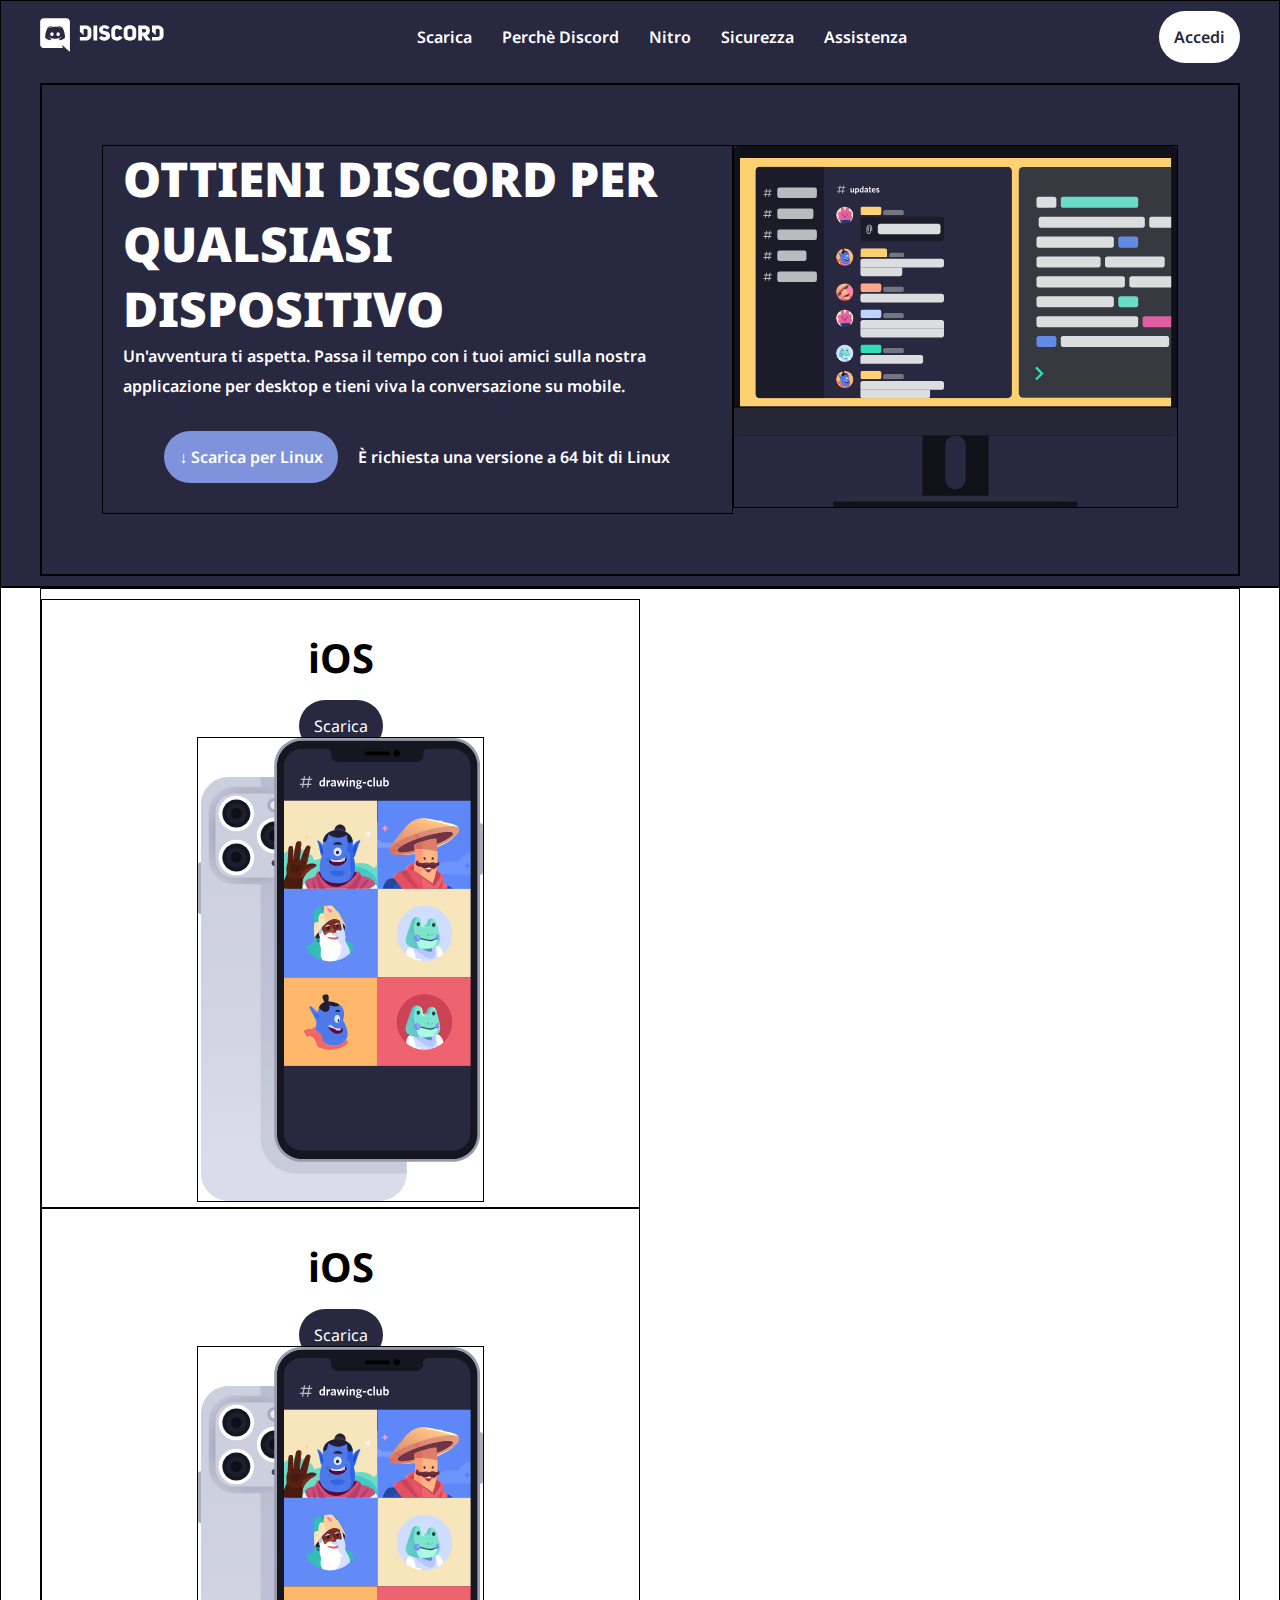
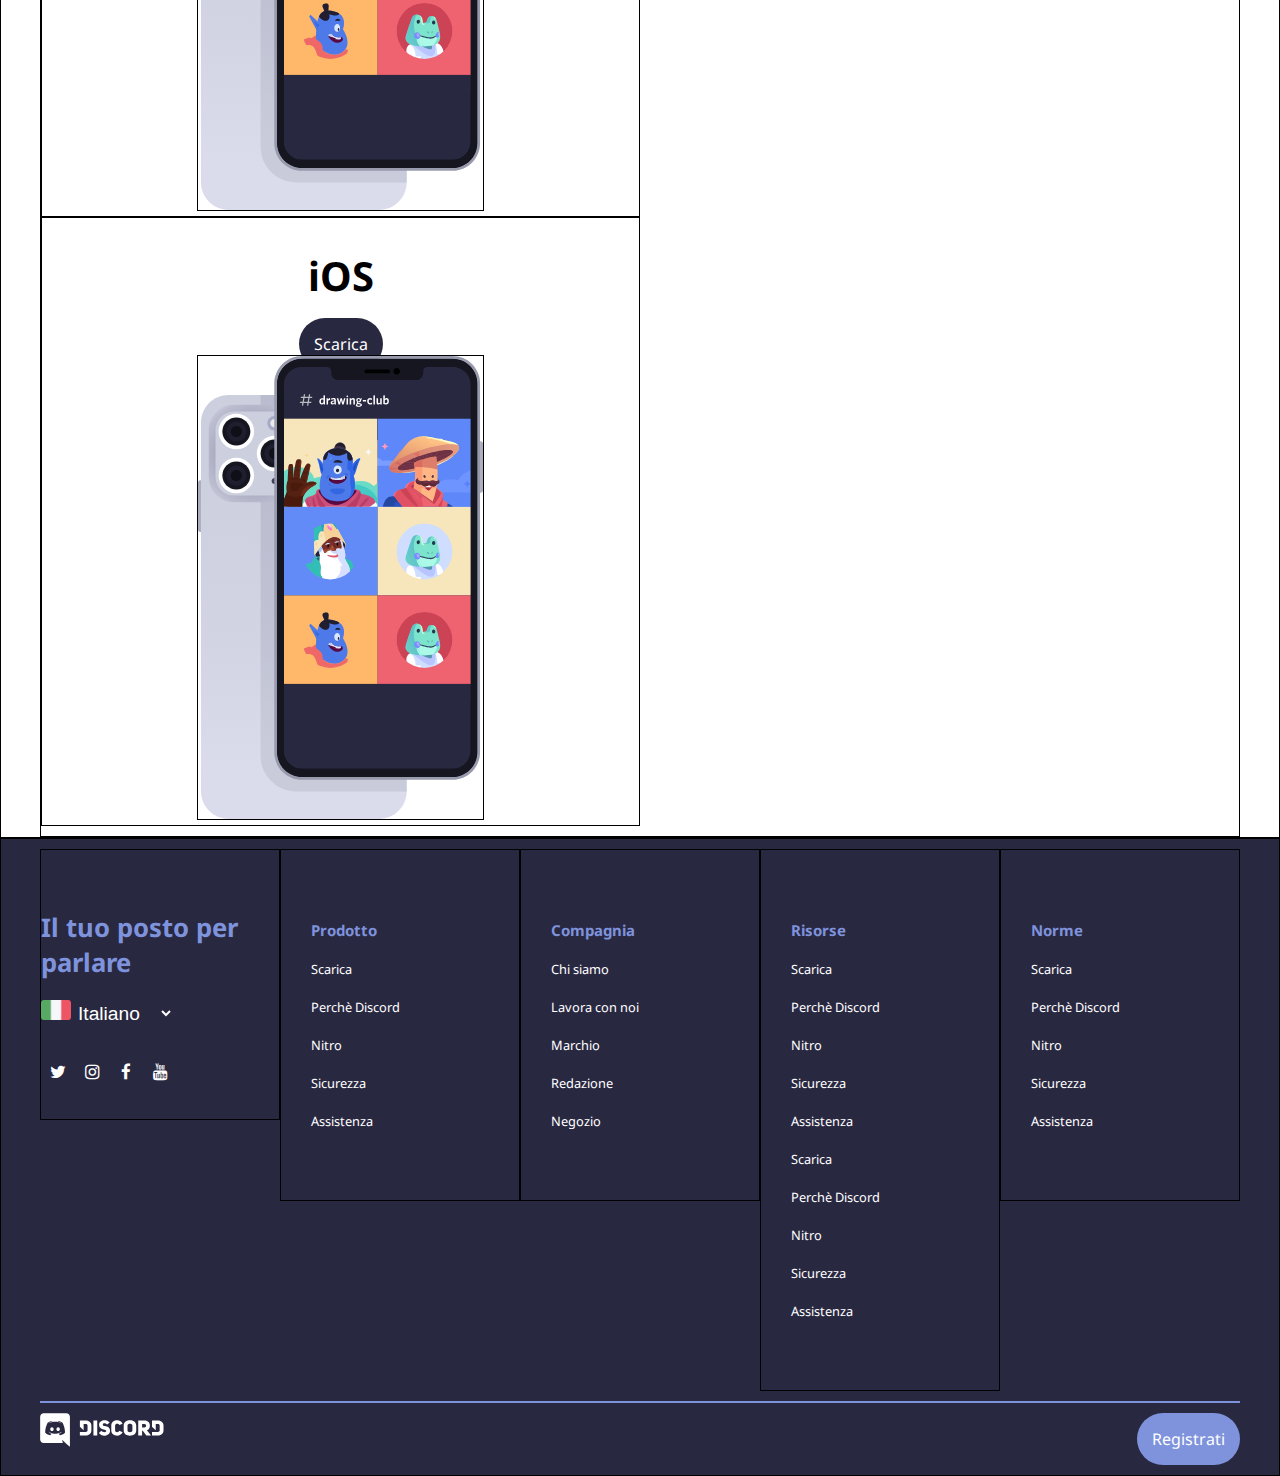
==== commit aa063347: "colonna di sinistra terminata" ====
--- a/pages/download.html
+++ b/pages/download.html
@@ -70,7 +70,7 @@
         <section class="debug container">
             <!-- prima sezione -->
             <section class="left-column debug">
-                <div class="d-flex flex-column">
+                <div class="d-flex flex-column align-center">
                     <h2>iOS</h2>
                     <!-- bottone -->
                     <div>
@@ -83,6 +83,36 @@
                 </div>
 
 
+            </section>
+            <!-- seconda sezione -->
+            <section class="left-column debug">
+                <div class="d-flex flex-column align-center">
+                    <h2>iOS</h2>
+                    <!-- bottone -->
+                    <div>
+                        <a role="button" class="btn btn-black" href="">Scarica</a>
+                    </div>
+                    <div class="text-center">
+                        <!-- immagine -->
+                        <img class="itm-size debug" src="../img/iphone.svg" alt="iOS iphone">
+                    </div>
+                </div>
+
+
+            </section>
+            <!-- terza sezione -->
+            <section class="left-column debug">
+                <div class="d-flex flex-column align-center">
+                    <h2>iOS</h2>
+                    <!-- bottone -->
+                    <div>
+                        <a role="button" class="btn btn-black" href="">Scarica</a>
+                    </div>
+                    <div class="text-center">
+                        <!-- immagine -->
+                        <img class="itm-size debug" src="../img/iphone.svg" alt="iOS iphone">
+                    </div>
+                </div>
             </section>
         </section>
     </main>
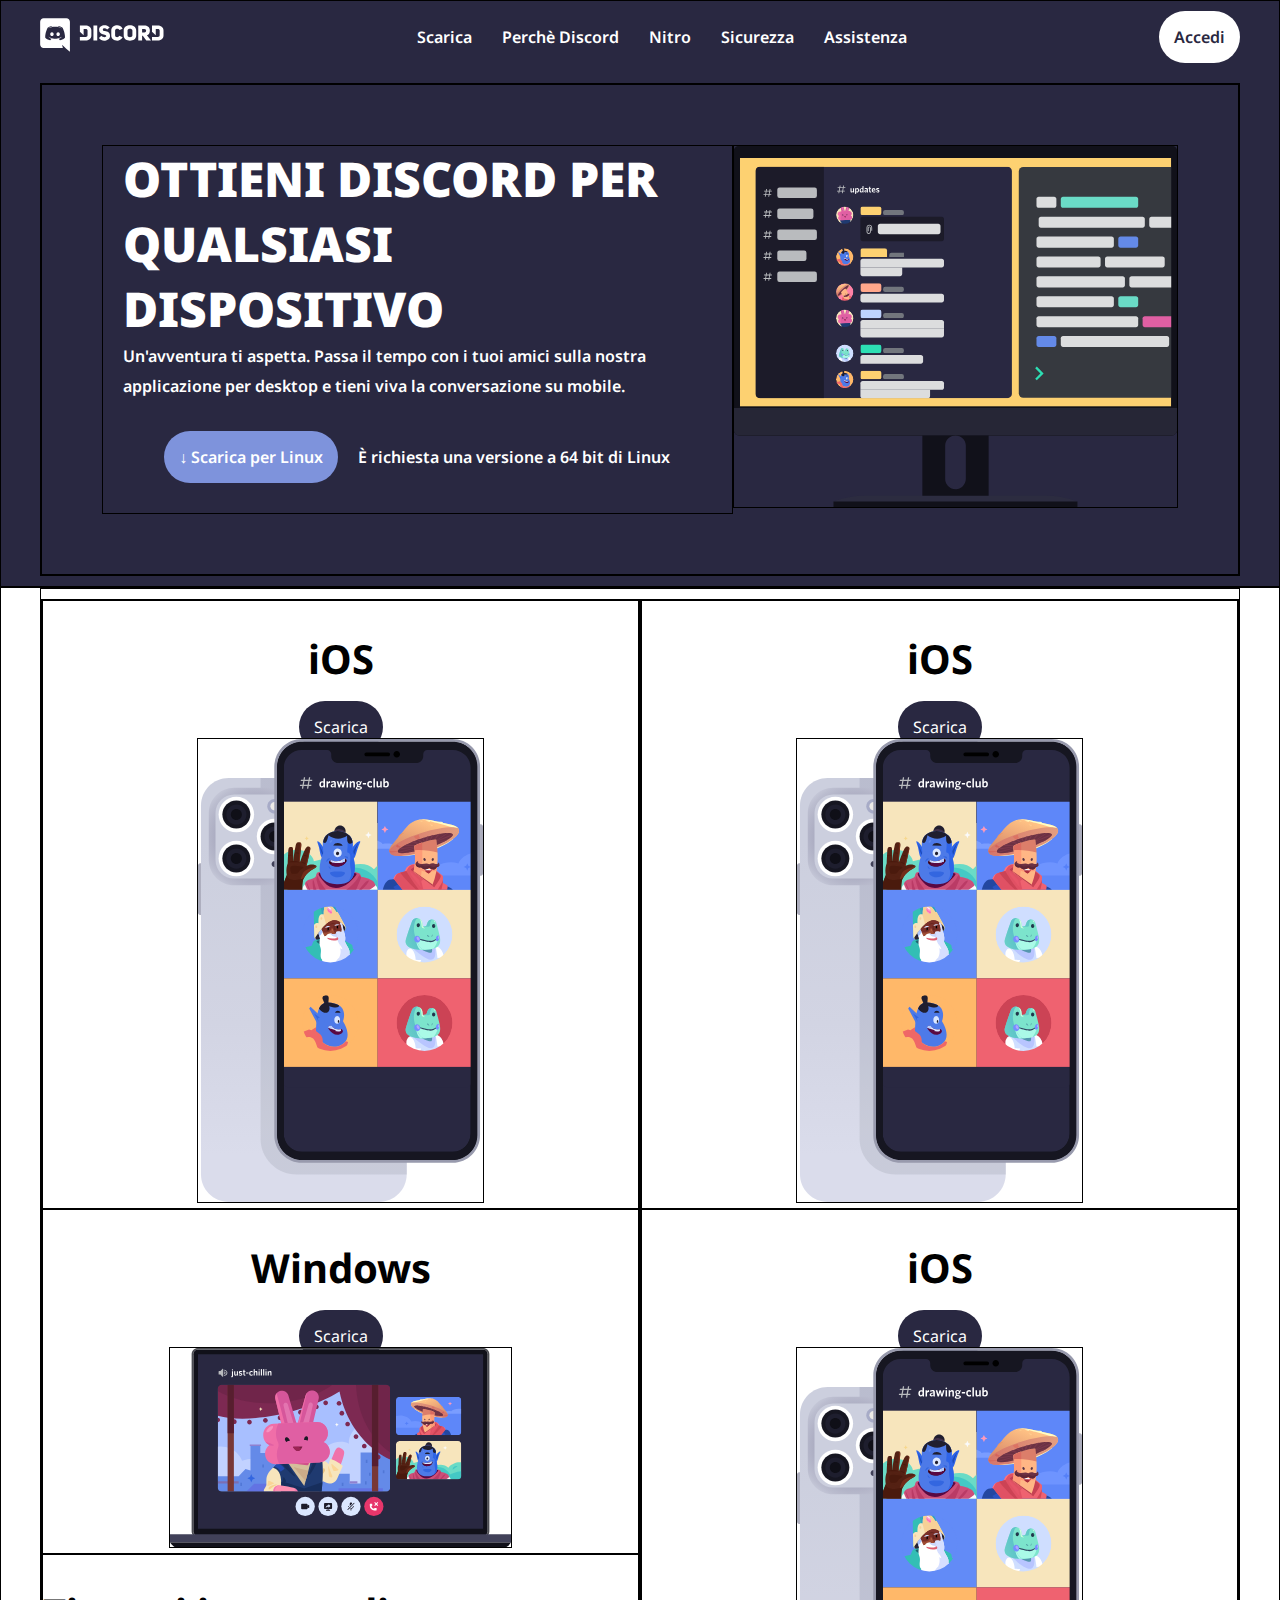
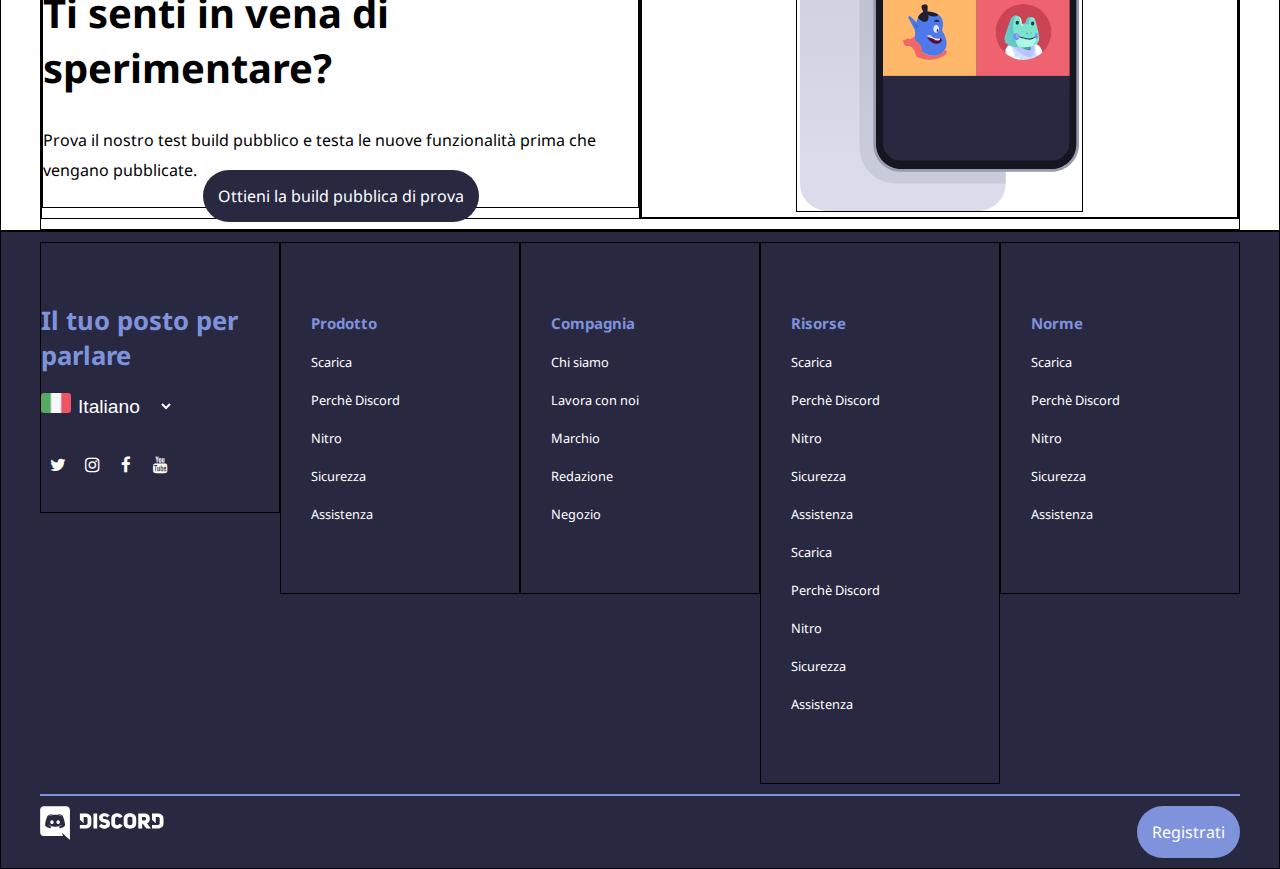
==== commit 0b18eea7: "colonna di sinistra completa" ====
--- a/pages/download.html
+++ b/pages/download.html
@@ -66,55 +66,94 @@
     </header>
     <!-- main -->
     <main class="debug">
-        <!-- colonna sinistra -->
-        <section class="debug container">
-            <!-- prima sezione -->
-            <section class="left-column debug">
-                <div class="d-flex flex-column align-center">
-                    <h2>iOS</h2>
-                    <!-- bottone -->
-                    <div>
-                        <a role="button" class="btn btn-black" href="">Scarica</a>
-                    </div>
-                    <div class="text-center">
-                        <!-- immagine -->
-                        <img class="itm-size debug" src="../img/iphone.svg" alt="iOS iphone">
-                    </div>
-                </div>
-
-
-            </section>
-            <!-- seconda sezione -->
-            <section class="left-column debug">
-                <div class="d-flex flex-column align-center">
-                    <h2>iOS</h2>
-                    <!-- bottone -->
-                    <div>
-                        <a role="button" class="btn btn-black" href="">Scarica</a>
-                    </div>
-                    <div class="text-center">
-                        <!-- immagine -->
-                        <img class="itm-size debug" src="../img/iphone.svg" alt="iOS iphone">
-                    </div>
-                </div>
-
-
-            </section>
-            <!-- terza sezione -->
-            <section class="left-column debug">
-                <div class="d-flex flex-column align-center">
-                    <h2>iOS</h2>
-                    <!-- bottone -->
-                    <div>
-                        <a role="button" class="btn btn-black" href="">Scarica</a>
-                    </div>
-                    <div class="text-center">
-                        <!-- immagine -->
-                        <img class="itm-size debug" src="../img/iphone.svg" alt="iOS iphone">
-                    </div>
-                </div>
-            </section>
-        </section>
+
+        <div class="d-flex container debug">
+            <!-- colonna sinistra -->
+            <section class="debug both-column">
+                <!-- prima sezione -->
+                <section class="debug">
+                    <div class="d-flex flex-column align-center">
+                        <h2>iOS</h2>
+                        <!-- bottone -->
+                        <div>
+                            <a role="button" class="btn btn-black" href="">Scarica</a>
+                        </div>
+                        <div class="text-center">
+                            <!-- immagine -->
+                            <img class="itm-size debug" src="../img/iphone.svg" alt="iOS iphone">
+                        </div>
+                    </div>
+
+
+                </section>
+                <!-- seconda sezione -->
+                <section class="debug">
+                    <div class="d-flex flex-column align-center">
+                        <h2>Windows</h2>
+                        <!-- bottone -->
+                        <div>
+                            <a role="button" class="btn btn-black" href="">Scarica</a>
+                        </div>
+                        <div class="text-center">
+                            <!-- immagine -->
+                            <img class="itm-size debug" src="../img/windows.svg" alt="iOS iphone">
+                        </div>
+                    </div>
+
+
+                </section>
+                <!-- terza sezione -->
+                <section class="debug">
+                    <div class="d-flex flex-column align-center">
+                        <h2>Ti senti in vena di sperimentare?</h2>
+
+                        <p>Prova il nostro test build pubblico e testa le nuove funzionalità prima che vengano pubblicate.</p>
+                        <!-- bottone -->
+                        <div>
+                            <a role="button" class="btn btn-black" href="">Ottieni la build pubblica di prova</a>
+                        </div>
+                    </div>
+
+
+                </section>
+            </section>
+            <!-- colonna destra -->
+            <section class="debug flex-column align-center both-column">
+                <!-- prima sezione -->
+                <section class="debug">
+                    <div class="d-flex flex-column align-center">
+                        <h2>iOS</h2>
+                        <!-- bottone -->
+                        <div>
+                            <a role="button" class="btn btn-black" href="">Scarica</a>
+                        </div>
+                        <div class="text-center">
+                            <!-- immagine -->
+                            <img class="itm-size debug" src="../img/iphone.svg" alt="iOS iphone">
+                        </div>
+                    </div>
+
+
+                </section>
+                <!-- seconda sezione -->
+                <section class="debug">
+                    <div class="d-flex flex-column align-center">
+                        <h2>iOS</h2>
+                        <!-- bottone -->
+                        <div>
+                            <a role="button" class="btn btn-black" href="">Scarica</a>
+                        </div>
+                        <div class="text-center">
+                            <!-- immagine -->
+                            <img class="itm-size debug" src="../img/iphone.svg" alt="iOS iphone">
+                        </div>
+                    </div>
+
+
+                </section>
+            </section>
+        </div>
+
     </main>
 
     <footer class=" debug">
--- a/css/style.css
+++ b/css/style.css
@@ -177,7 +177,7 @@
 .itm-size{
     width: 65%;
 }
-.left-column{
+.both-column{
     width: 50%;
 }
 .last-itm{
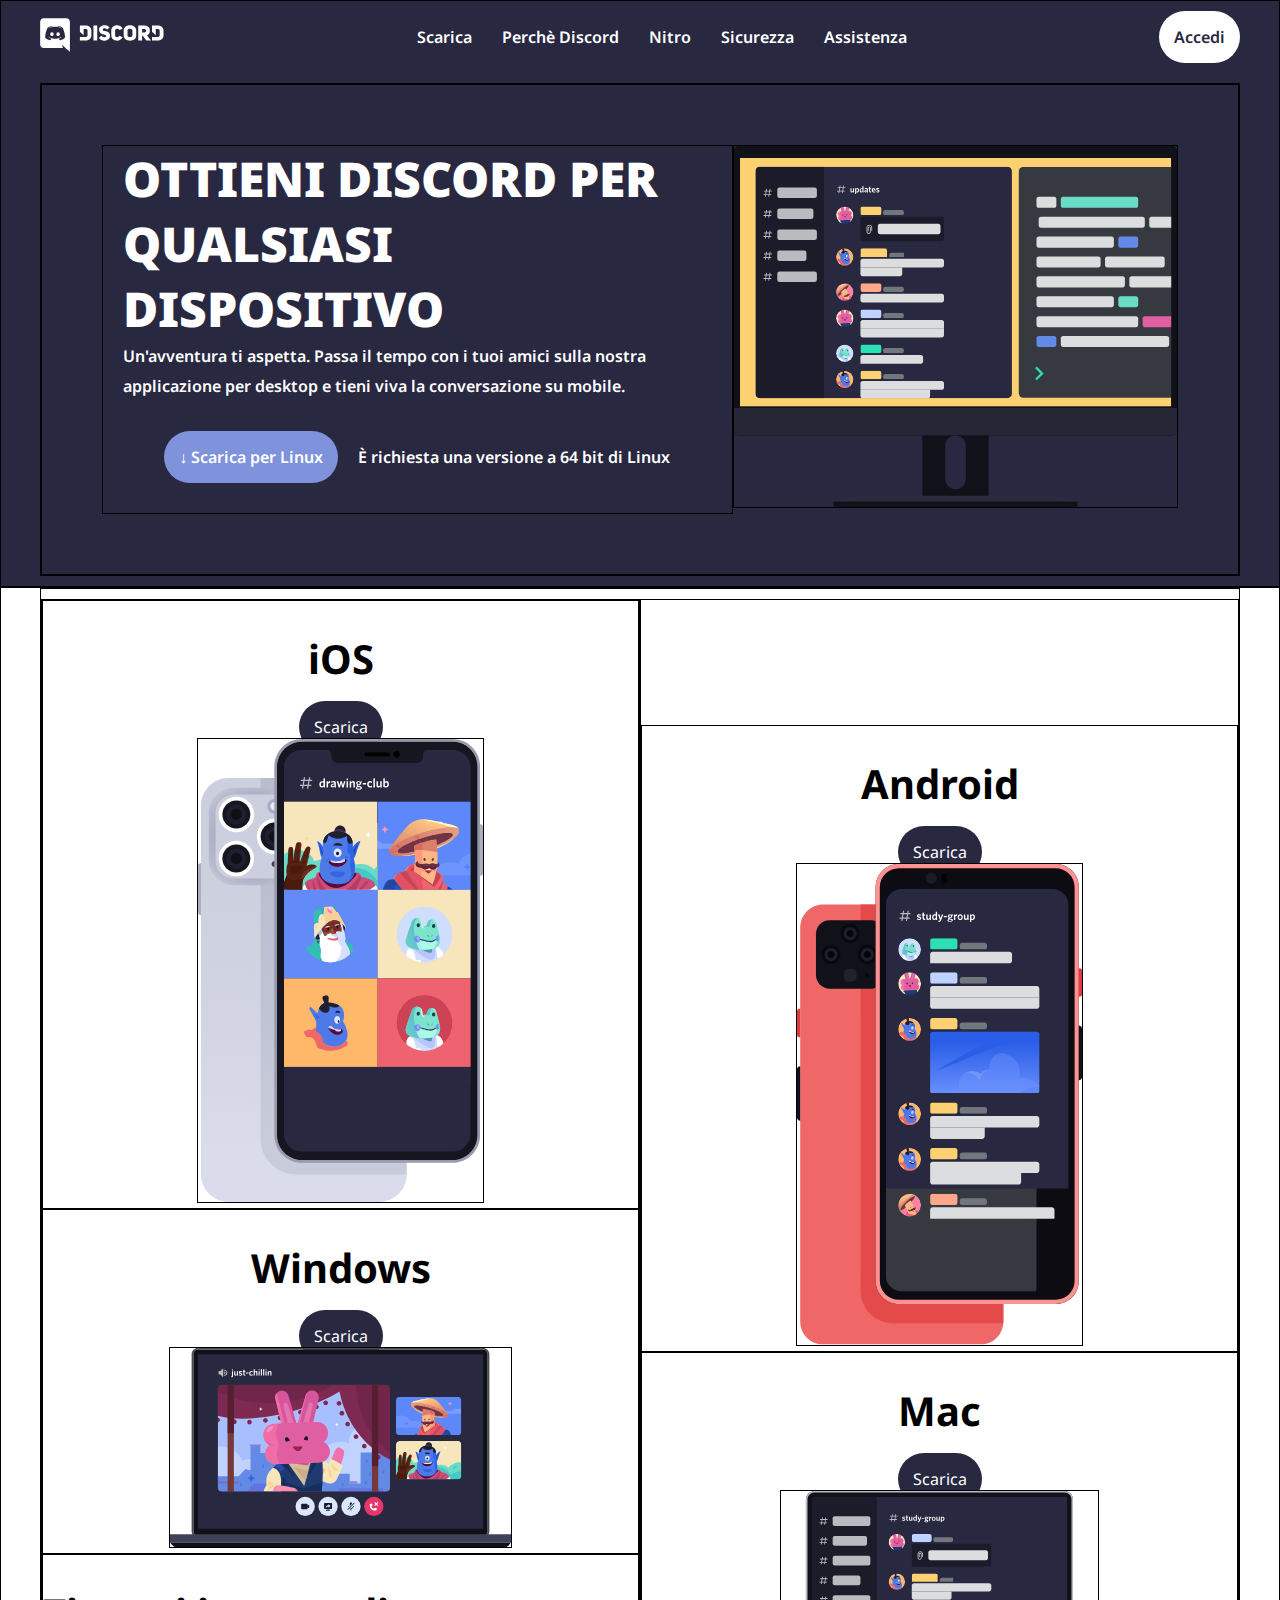
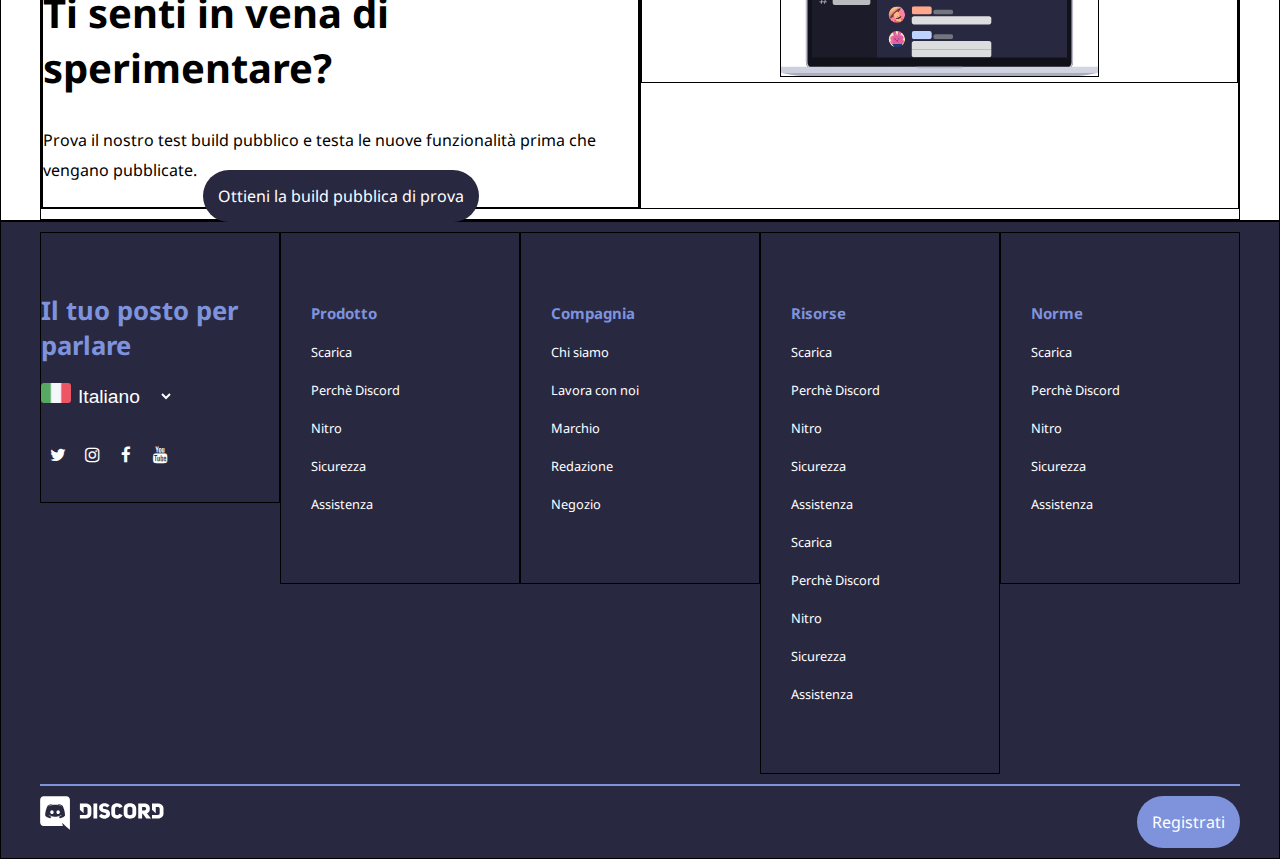
==== commit cd18234f: "terminata colonna di destra" ====
--- a/pages/download.html
+++ b/pages/download.html
@@ -122,30 +122,28 @@
                 <!-- prima sezione -->
                 <section class="debug">
                     <div class="d-flex flex-column align-center">
-                        <h2>iOS</h2>
-                        <!-- bottone -->
-                        <div>
-                            <a role="button" class="btn btn-black" href="">Scarica</a>
-                        </div>
-                        <div class="text-center">
-                            <!-- immagine -->
-                            <img class="itm-size debug" src="../img/iphone.svg" alt="iOS iphone">
-                        </div>
-                    </div>
-
-
+                        <h2>Android</h2>
+                        <!-- bottone -->
+                        <div>
+                            <a role="button" class="btn btn-black" href="">Scarica</a>
+                        </div>
+                        <div class="text-center">
+                            <!-- immagine -->
+                            <img class="itm-size debug" src="../img/android.svg" alt="android">
+                        </div>
+                    </div>
                 </section>
                 <!-- seconda sezione -->
                 <section class="debug">
                     <div class="d-flex flex-column align-center">
-                        <h2>iOS</h2>
-                        <!-- bottone -->
-                        <div>
-                            <a role="button" class="btn btn-black" href="">Scarica</a>
-                        </div>
-                        <div class="text-center">
-                            <!-- immagine -->
-                            <img class="itm-size debug" src="../img/iphone.svg" alt="iOS iphone">
+                        <h2>Mac</h2>
+                        <!-- bottone -->
+                        <div>
+                            <a role="button" class="btn btn-black" href="">Scarica</a>
+                        </div>
+                        <div class="text-center">
+                            <!-- immagine -->
+                            <img class="itm-size debug" src="../img/mac.svg" alt="mac">
                         </div>
                     </div>
 
